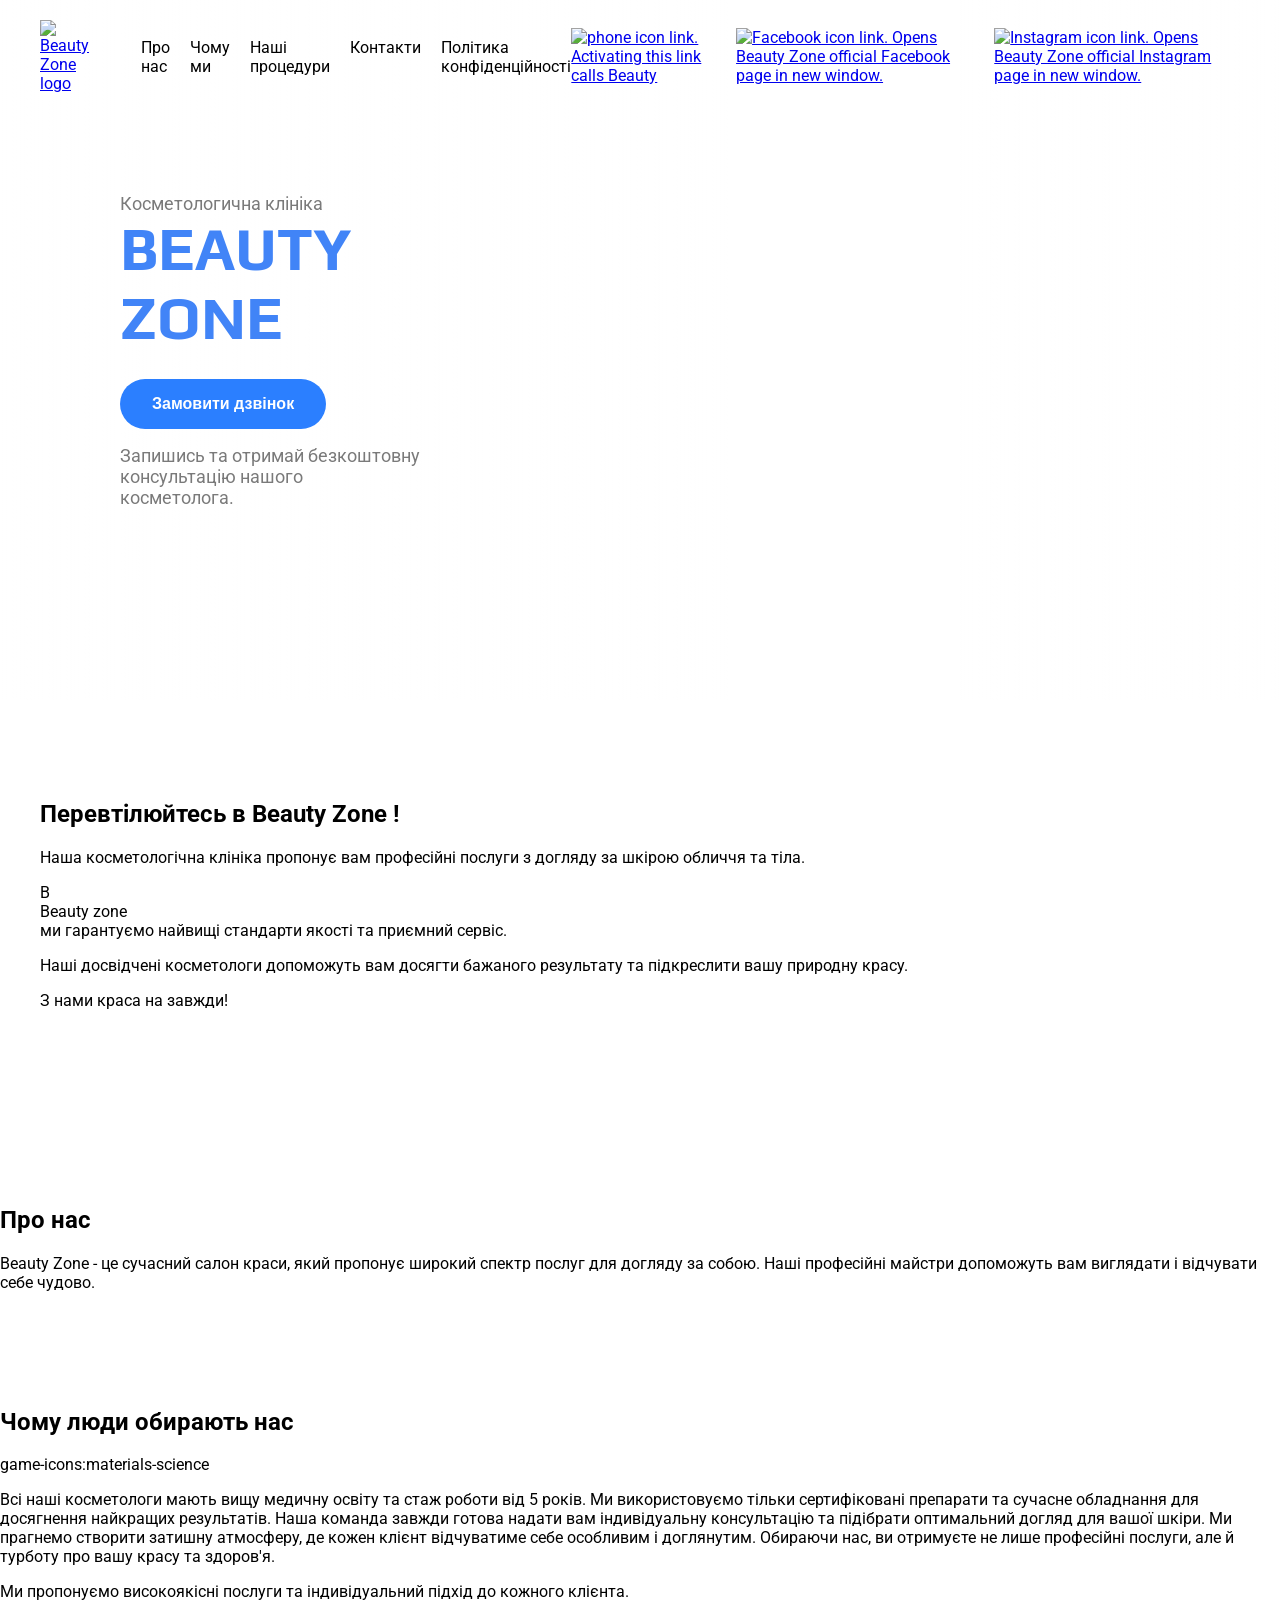
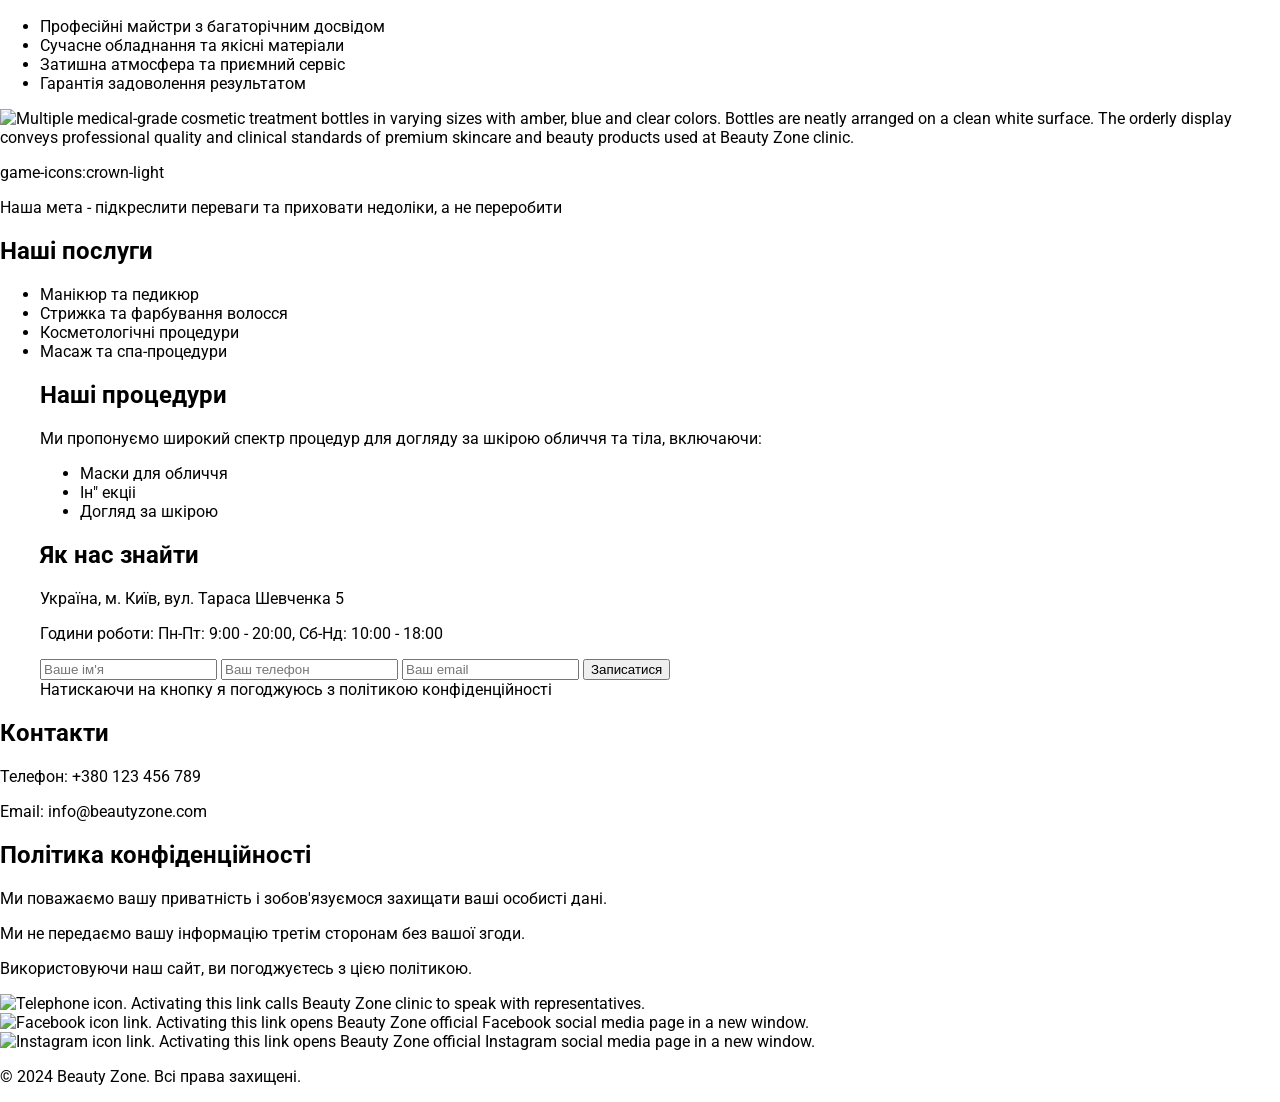
==== index.html @ 974d4fe4 "add styles and images" ====
<!DOCTYPE html>
<html lang="uk">
<head>
    <meta charset="UTF-8">
    <title>Beauty Zone</title>
    <link rel="stylesheet" href="style.css">
    <link href="https://fonts.googleapis.com/css2?family=Roboto:wght@100;300;400;700;900&display=swap"rel="stylesheet">
    <link href="https://fonts.googleapis.com/css2?family=Play:wght@400; 700&display=swap"rel="stylesheet">
</head>
<body>

    <header>
        <section id="header" class="container">
        <div class="logo">
            <a href="#">
            <img src="images/logo.png" alt="Beauty Zone logo">
            </a>
        </div>
        <nav class="header-nav">
            <ul class="nav-list">
                <li><a href="#about">Про нас</a></li>
                <li><a href="#why">Чому ми</a></li>
                <li><a href="#services">Наші процедури</a></li>
                <li><a href="#contact">Контакти</a></li>
                <li><a href="#privacy">Політика конфіденційності</a></li>
            </ul>
        </nav> 
        <div class="icons">  
         <a href="tel:+380123456789/" target="_blank" rel="noopener noreferrer">      
            <img src="images/telephone.png"alt="phone icon link. Activating this link calls Beauty ">
        </a>
        <a href="https://www.facebook.com/beautyzone" target="_blank" rel="noopener noreferrer">
            <img src="images/facebook.png" alt="Facebook icon link. Opens Beauty Zone official Facebook page in new window.">
        </a>
        <a href="https://www.instagram.com/beautyzone" target="_blank" rel="noopener noreferrer">
            <img src="images/instagram.png" alt="Instagram icon link. Opens Beauty Zone official Instagram page in new window.">
        </a>
        </div>
        </div>
    </header>
 <section id="hero">
    <div class="container">
        <div class="hero-content">
            <p>Косметологична клініка</p>
            <h1>
                <span class="bold">BEAUTY</span> <br>
                <span class="bold">ZONE</span>
            </h1>
                     <a href="#contact">
                    <button class="btn">Замовити дзвінок</button>
                     </a>
                     <p> Запишись та отримай безкоштовну<br>
                         консультацію нашого косметолога.
                    </p>
                </div>
                </div>
                </section>
                <section id="about">
                <div class="container">
                    <h2>Перевтiлюйтесь в Beauty Zone !</h2>
                    <p>Наша косметологічна клініка пропонує вам професійні послуги з догляду за шкірою обличчя та тіла.</p>
                    <p>В <br>Beauty zone<br>ми гарантуємо найвищі стандарти якості та приємний сервіс.</p>
                    <p>Наші досвідчені косметологи допоможуть вам досягти бажаного результату та підкреслити вашу природну красу.</p>
                    <p>З  нами краса на завжди!</p>
                </div>
                </section>
    <section id="about">
        <h2>Про нас</h2>
        <p>Beauty Zone - це сучасний салон краси, який пропонує широкий спектр послуг для догляду за собою. Наші професійні майстри допоможуть вам виглядати і відчувати себе чудово.</p>
    </section>

    <section id="why">
        <h2>Чому люди обирають нас</h2>
          <p>game-icons:materials-science</p>
          <p>Всі наші косметологи мають вищу медичну освіту та стаж роботи від 5 років. Ми використовуємо тільки сертифіковані препарати та сучасне обладнання для досягнення найкращих результатів. Наша команда завжди готова надати вам індивідуальну консультацію та підібрати оптимальний догляд для вашої шкіри. Ми прагнемо створити затишну атмосферу, де кожен клієнт відчуватиме себе особливим і доглянутим. Обираючи нас, ви отримуєте не лише професійні послуги, але й турботу про вашу красу та здоров'я.</p>
        <p>Ми пропонуємо високоякісні послуги та індивідуальний підхід до кожного клієнта.</p>
            <ul>
                <li>Професійні майстри з багаторічним досвідом</li>
                <li>Сучасне обладнання та якісні матеріали</li>
                <li>Затишна атмосфера та приємний сервіс</li>
                <li>Гарантія задоволення результатом</li>
            </ul>
            <img src="medicinecosmeticsbottletreatment_109776 1" alt="Multiple medical-grade cosmetic treatment bottles in varying sizes with amber, blue and clear colors. Bottles are neatly arranged on a clean white surface. The orderly display conveys professional quality and clinical standards of premium skincare and beauty products used at Beauty Zone clinic.">

          <p>game-icons:crown-light</p>
          <p> Наша мета - підкреслити переваги та приховати недоліки, а не переробити
    </section>
</section>
    <section id="services">
        <h2>Наші послуги</h2>
        <ul>
            <li>Манікюр та педикюр</li>
            <li>Стрижка та фарбування волосся</li>
            <li>Косметологічні процедури</li>
            <li>Масаж та спа-процедури</li>
        </ul>
    </section>
    <section id="procedures">
        <div class="container">
            <div>
                <h2>Наші процедури</h2>
                <p>Ми пропонуємо широкий спектр процедур для догляду за шкірою обличчя та тіла, включаючи:</p>
                <ul>
                    <li>Маски для обличчя</li>
                    <li>Iн" екцii</li>
                    <li>Догляд за шкірою</li>
                </ul>
            </div>
    </section>
    <section id="map">
    <div class="container map-block">  
        <div class="map-text">
            <h2>Як нас знайти</h2>
            <p>Україна, м. Київ, вул. Тараса Шевченка 5</p>
            <p>Години роботи: Пн-Пт: 9:00 - 20:00, Сб-Нд: 10:00 - 18:00</p>
        </div>
        <div class="form>">
            <h3<Запишіться безкоштовно та отримайте подарунок!</h3>
            <input type="text" placeholder="Ваше ім'я">
            <input type="text" placeholder="Ваш телефон">
            <input type="text" placeholder="Ваш email">
            <button>Записатися</button>
        <div> Натискаючи на кнопку я погоджуюсь з політикою конфіденційності</div>
        </div>
    </div>
    </section>

    <section id="contact">
        <h2>Контакти</h2>
        <p>Телефон: +380 123 456 789</p>
        <p>Email: info@beautyzone.com</p>
    </section>

    <section id="privacy">
        <h2>Політика конфіденційності</h2>
        <p>Ми поважаємо вашу приватність і зобов'язуємося захищати ваші особисті дані.</p>
        <p>Ми не передаємо вашу інформацію третім сторонам без вашої згоди.</p>
        <p>Використовуючи наш сайт, ви погоджуєтесь з цією політикою.</p>
    </section>
    <footer>
        <div>
            <img src="/images/telephone.png" alt="Telephone icon. Activating this link calls Beauty Zone clinic to speak with representatives.">
            <img src="/images/facebook.png" alt="Facebook icon link. Activating this link opens Beauty Zone official Facebook social media page in a new window.">
            <img src="/images/instagram.png" alt="Instagram icon link. Activating this link opens Beauty Zone official Instagram social media page in a new window.">
        </div>
            <p>&copy; 2024 Beauty Zone. Всі права захищені.</p>
        </footer>
</body>
</html>
---- style.css ----
.container {
    max-width: 1200px;
    margin: 0 auto;
}
#hero {
    min-height: 700px;
    background: linear-gradient(to right, rgba(255,255,255,1) 0%,rgba(255,255,255,0) 80%),url("../images/hero_bg.png") no-repeat;                         

    background-size: 1150px auto;

    background-position: right 320px top 10px;

    display: flex;
    align-items: center;
}
#hero .container {
    display: flex;
   
    justify-content:flex-start;
}
header .container {
    display: flex;
    align-items: center;
    justify-content: space-between;
}
header {
    position: absolute;
    top: 0;
    left: 0;
    width: 100%;

    z-index: 10;

    background: rgba(255,255,255,0.7);
}
nav ul {
    display: flex;
    gap: 20px;
    list-style: none;
}
nav a {
    text-decoration: none;
    color: black;
}
nav a:hover {
    color: #2b7fff;
}
header {
    padding: 20px 0;
}
header img {
    width: 74px;
    height: 42px;
}
body {
    margin: 0;
    font-family: 'Roboto', sans-serif;
}
.logo {
    display: flex;
    align-items: center;
    gap: 10px;
}
.icons img {
    background: transparent; 
}
.icons {
    display: flex;
    align-items: center;
    gap: 15px;
}
.icons img {
    width: 24px;
    height: 24px;
}
.icons img:hover {
    opacity: 0.7;
    cursor: pointer;
}
.btn {
    display: inline-block;
    background-color: #2b7fff;
    color: white;
    padding: 16px 32px;
    border-radius: 32px;
    font-size: 16px;
    font-weight: 600;
    border: none;
    cursor: pointer;
    text-decoration: none;
}
.hero-content .btn {
    margin-bottom: 16px;
}
.btn:hover {
    background-color: #1a5edb
}
.hero-content {
    text-align: left;
}
.hero-content {
    max-width: 530px;
    justify-content: flex-start;
    margin-left: -520px;
    font-size: 40px;
}
.hero-content p {
    font-size: 18px;
    color: #7a7a7a;
    max-width: 300px;
    margin: 0;
}
.hero-content h1 {
    max-width: 530px;
    font-family: PLAY, sans-serif;
    font-weight: 530px;
    margin: 0 0 20px 0;
     letter-spacing: 0%;
     color: #4184f7;
}
.bold{
    font-weight: 700;
}
#about {
    padding: 80px 0;
}
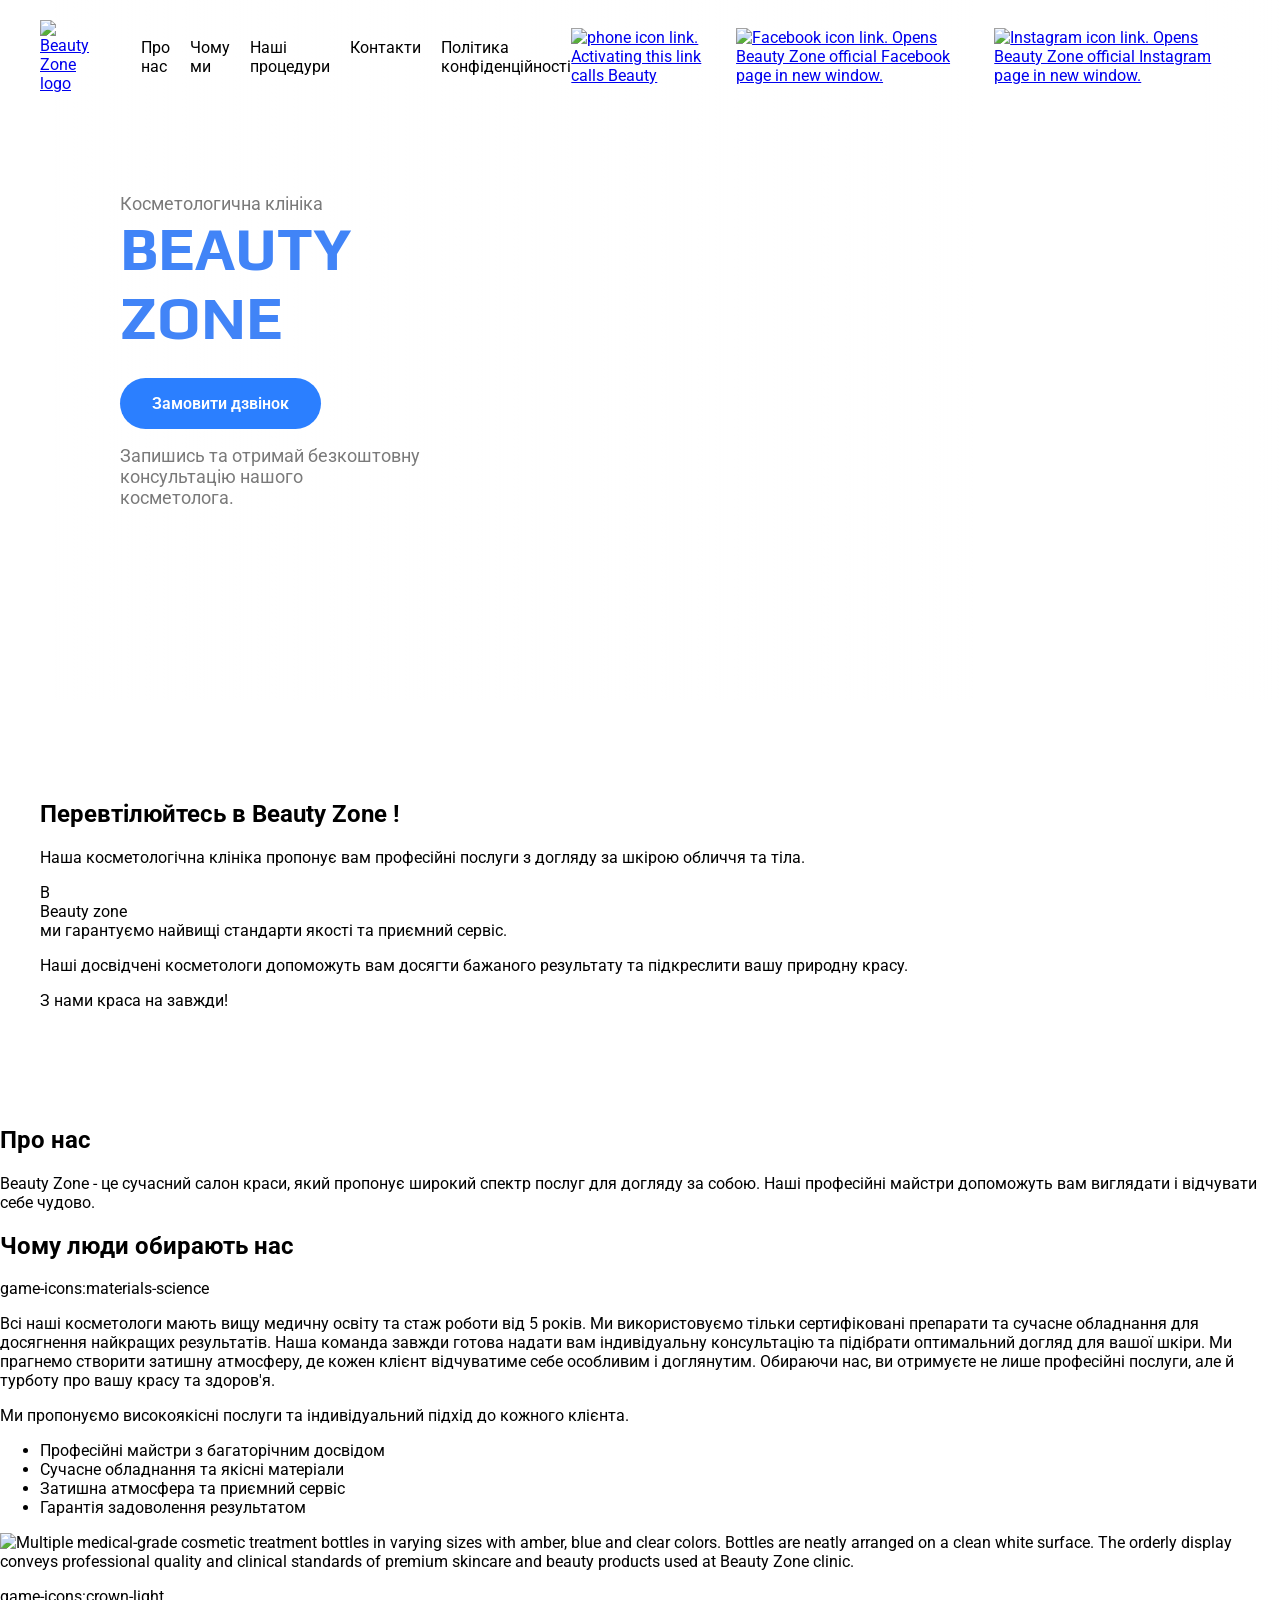
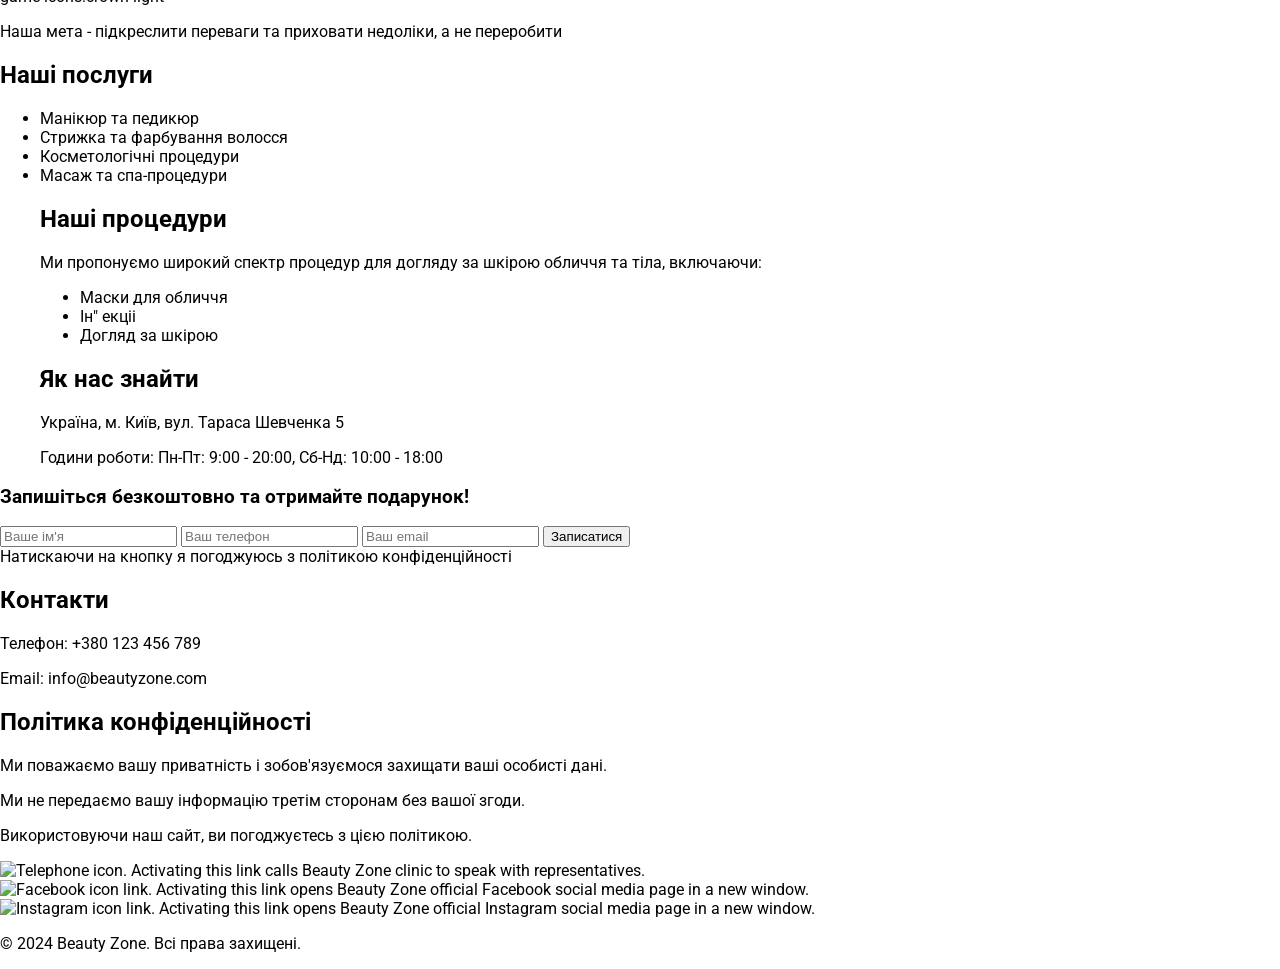
==== commit 7e001944: "Add files via upload" ====
--- a/index.html
+++ b/index.html
@@ -4,13 +4,13 @@
     <meta charset="UTF-8">
     <title>Beauty Zone</title>
     <link rel="stylesheet" href="style.css">
-    <link href="https://fonts.googleapis.com/css2?family=Roboto:wght@100;300;400;700;900&display=swap"rel="stylesheet">
-    <link href="https://fonts.googleapis.com/css2?family=Play:wght@400; 700&display=swap"rel="stylesheet">
+    <link href="https://fonts.googleapis.com/css2?family=Roboto:wght@100;300;400;700;900&display=swap" rel="stylesheet">
+    <link href="https://fonts.googleapis.com/css2?family=Play:wght@400;700&display=swap" rel="stylesheet">
 </head>
 <body>
 
     <header>
-        <section id="header" class="container">
+        <div class="container">
         <div class="logo">
             <a href="#">
             <img src="images/logo.png" alt="Beauty Zone logo">
@@ -27,15 +27,15 @@
         </nav> 
         <div class="icons">  
          <a href="tel:+380123456789/" target="_blank" rel="noopener noreferrer">      
-            <img src="images/telephone.png"alt="phone icon link. Activating this link calls Beauty ">
+            <img src="images/telephone-receiver_icon-icons.com_56033 1.png" alt="phone icon link. Activating this link calls Beauty ">
         </a>
         <a href="https://www.facebook.com/beautyzone" target="_blank" rel="noopener noreferrer">
-            <img src="images/facebook.png" alt="Facebook icon link. Opens Beauty Zone official Facebook page in new window.">
+            <img src="images/uit_facebook-f.png" alt="Facebook icon link. Opens Beauty Zone official Facebook page in new window.">
         </a>
         <a href="https://www.instagram.com/beautyzone" target="_blank" rel="noopener noreferrer">
-            <img src="images/instagram.png" alt="Instagram icon link. Opens Beauty Zone official Instagram page in new window.">
+            <img src="images/ph_instagram-logo-light.png" alt="Instagram icon link. Opens Beauty Zone official Instagram page in new window.">
         </a>
-        </div>
+    </div>
         </div>
     </header>
  <section id="hero">
@@ -46,9 +46,7 @@
                 <span class="bold">BEAUTY</span> <br>
                 <span class="bold">ZONE</span>
             </h1>
-                     <a href="#contact">
-                    <button class="btn">Замовити дзвінок</button>
-                     </a>
+                     <a href="#" class="btn">Замовити дзвінок</a>
                      <p> Запишись та отримай безкоштовну<br>
                          консультацію нашого косметолога.
                     </p>
@@ -64,7 +62,7 @@
                     <p>З  нами краса на завжди!</p>
                 </div>
                 </section>
-    <section id="about">
+    <section id="about-us">
         <h2>Про нас</h2>
         <p>Beauty Zone - це сучасний салон краси, який пропонує широкий спектр послуг для догляду за собою. Наші професійні майстри допоможуть вам виглядати і відчувати себе чудово.</p>
     </section>
@@ -80,12 +78,12 @@
                 <li>Затишна атмосфера та приємний сервіс</li>
                 <li>Гарантія задоволення результатом</li>
             </ul>
-            <img src="medicinecosmeticsbottletreatment_109776 1" alt="Multiple medical-grade cosmetic treatment bottles in varying sizes with amber, blue and clear colors. Bottles are neatly arranged on a clean white surface. The orderly display conveys professional quality and clinical standards of premium skincare and beauty products used at Beauty Zone clinic.">
+            <img src="medicinecosmeticsbottletreatment_109776_1" alt="Multiple medical-grade cosmetic treatment bottles in varying sizes with amber, blue and clear colors. Bottles are neatly arranged on a clean white surface. The orderly display conveys professional quality and clinical standards of premium skincare and beauty products used at Beauty Zone clinic.">
 
           <p>game-icons:crown-light</p>
           <p> Наша мета - підкреслити переваги та приховати недоліки, а не переробити
     </section>
-</section>
+
     <section id="services">
         <h2>Наші послуги</h2>
         <ul>
@@ -106,6 +104,7 @@
                     <li>Догляд за шкірою</li>
                 </ul>
             </div>
+        </div>
     </section>
     <section id="map">
     <div class="container map-block">  
@@ -114,15 +113,15 @@
             <p>Україна, м. Київ, вул. Тараса Шевченка 5</p>
             <p>Години роботи: Пн-Пт: 9:00 - 20:00, Сб-Нд: 10:00 - 18:00</p>
         </div>
+    </div>
         <div class="form>">
-            <h3<Запишіться безкоштовно та отримайте подарунок!</h3>
+            <h3>Запишіться безкоштовно та отримайте подарунок!</h3>
             <input type="text" placeholder="Ваше ім'я">
             <input type="text" placeholder="Ваш телефон">
             <input type="text" placeholder="Ваш email">
             <button>Записатися</button>
         <div> Натискаючи на кнопку я погоджуюсь з політикою конфіденційності</div>
         </div>
-    </div>
     </section>
 
     <section id="contact">
--- a/style.css
+++ b/style.css
@@ -4,11 +4,11 @@
 }
 #hero {
     min-height: 700px;
-    background: linear-gradient(to right, rgba(255,255,255,1) 0%,rgba(255,255,255,0) 80%),url("../images/hero_bg.png") no-repeat;                         
+    background: linear-gradient(to right, rgba(255,255,255,1) 0%,rgba(255,255,255,0) 80%),url("images/hero_bg.png") no-repeat;                         
 
     background-size: 1150px auto;
 
-    background-position: right 320px top 10px;
+    background-position: right 75px top 12px;
 
     display: flex;
     align-items: center;
@@ -113,9 +113,9 @@
 .hero-content h1 {
     max-width: 530px;
     font-family: PLAY, sans-serif;
-    font-weight: 530px;
+    font-weight: 530;
     margin: 0 0 20px 0;
-     letter-spacing: 0%;
+     letter-spacing: 0;
      color: #4184f7;
 }
 .bold{
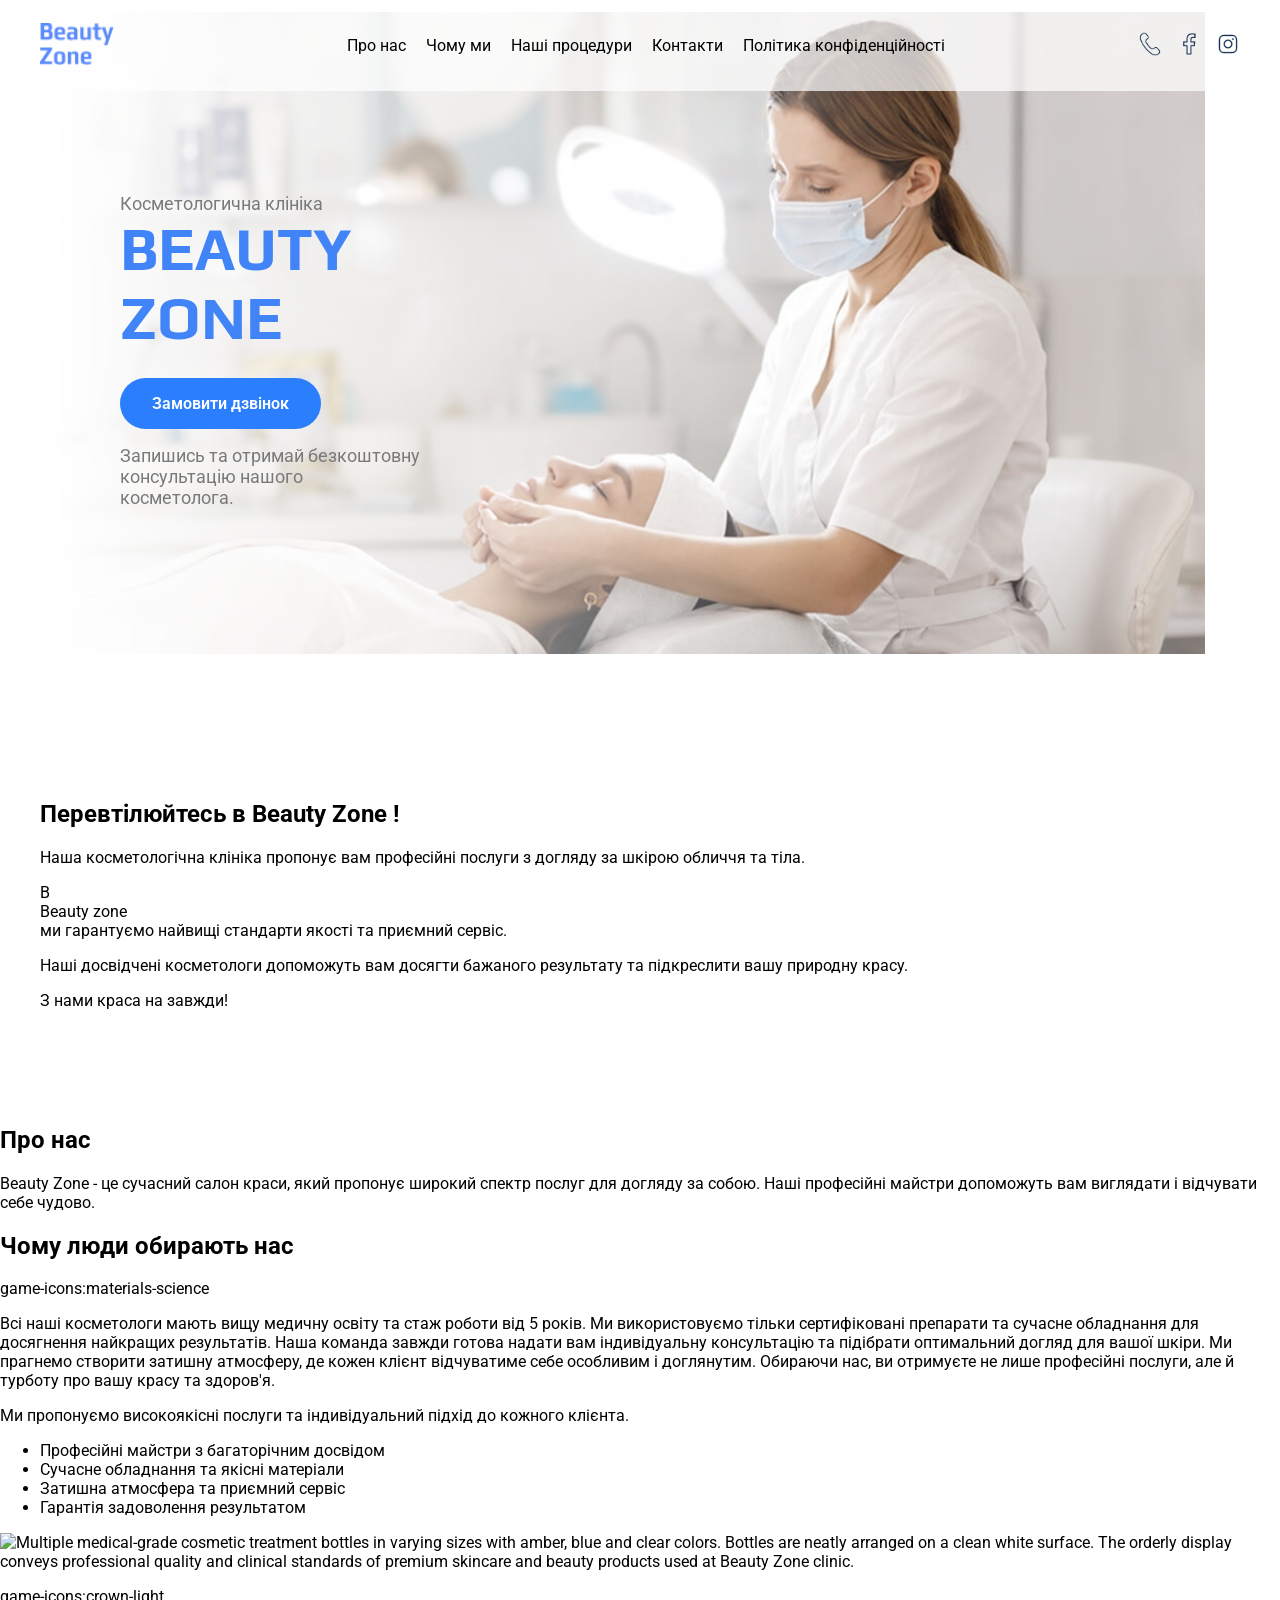
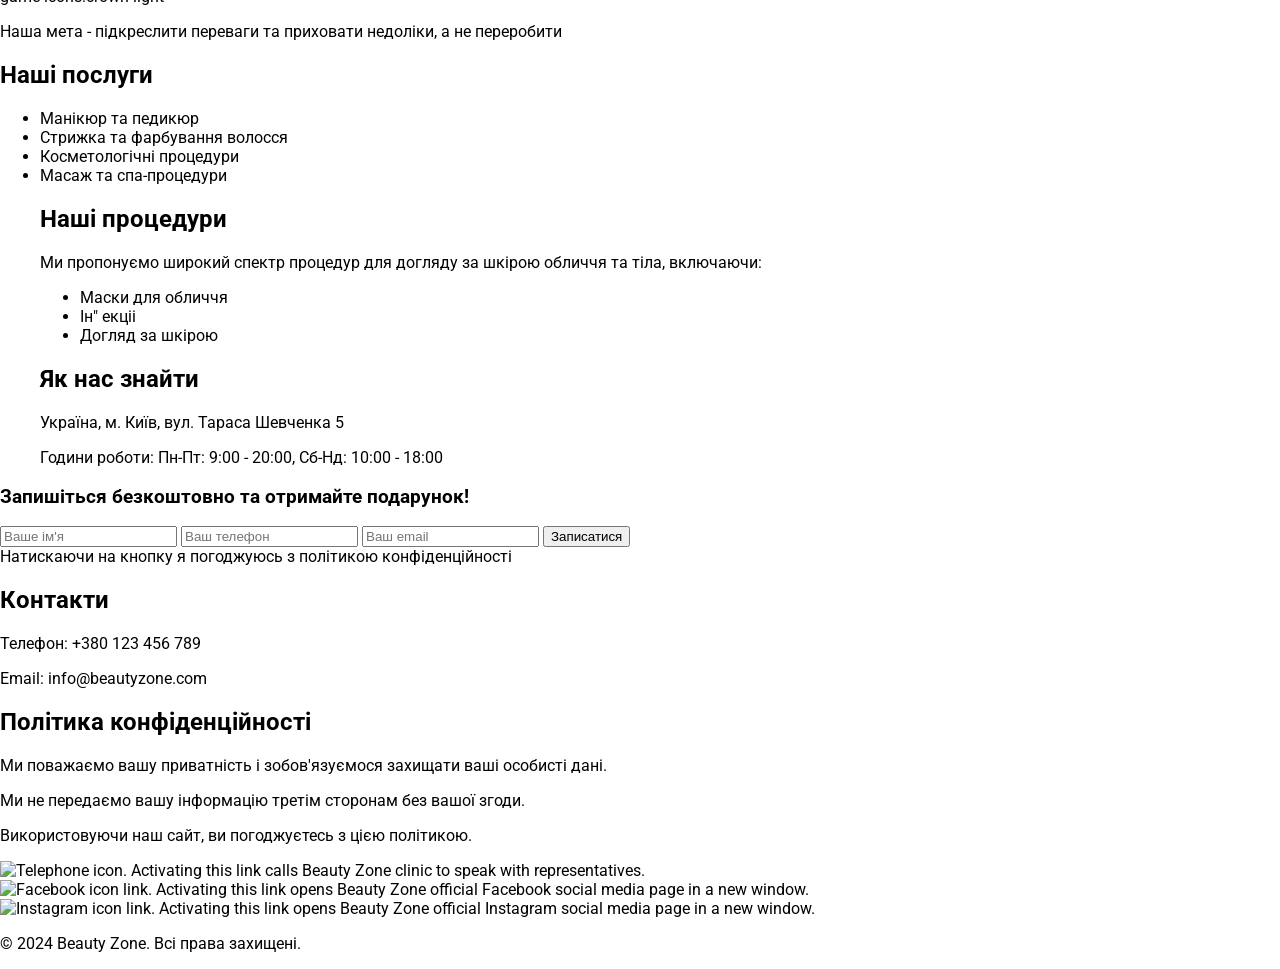
==== commit 62b2626d: "Fix HTML structure and ensure proper encoding" ====
--- a/index.html
+++ b/index.html
@@ -13,7 +13,7 @@
         <div class="container">
         <div class="logo">
             <a href="#">
-            <img src="images/logo.png" alt="Beauty Zone logo">
+            <img src="logo.png" alt="Beauty Zone logo">
             </a>
         </div>
         <nav class="header-nav">
@@ -27,13 +27,13 @@
         </nav> 
         <div class="icons">  
          <a href="tel:+380123456789/" target="_blank" rel="noopener noreferrer">      
-            <img src="images/telephone-receiver_icon-icons.com_56033 1.png" alt="phone icon link. Activating this link calls Beauty ">
+            <img src="telephone-receiver_icon-icons.com_56033 1.png" alt="phone icon link. Activating this link calls Beauty ">
         </a>
         <a href="https://www.facebook.com/beautyzone" target="_blank" rel="noopener noreferrer">
-            <img src="images/uit_facebook-f.png" alt="Facebook icon link. Opens Beauty Zone official Facebook page in new window.">
+            <img src="uit_facebook-f.png" alt="Facebook icon link. Opens Beauty Zone official Facebook page in new window.">
         </a>
         <a href="https://www.instagram.com/beautyzone" target="_blank" rel="noopener noreferrer">
-            <img src="images/ph_instagram-logo-light.png" alt="Instagram icon link. Opens Beauty Zone official Instagram page in new window.">
+            <img src="ph_instagram-logo-light.png" alt="Instagram icon link. Opens Beauty Zone official Instagram page in new window.">
         </a>
     </div>
         </div>
@@ -145,4 +145,4 @@
             <p>&copy; 2024 Beauty Zone. Всі права захищені.</p>
         </footer>
 </body>
-</html>+</html>
--- a/style.css
+++ b/style.css
@@ -4,7 +4,7 @@
 }
 #hero {
     min-height: 700px;
-    background: linear-gradient(to right, rgba(255,255,255,1) 0%,rgba(255,255,255,0) 80%),url("images/hero_bg.png") no-repeat;                         
+    background: linear-gradient(to right, rgba(255,255,255,1) 0%,rgba(255,255,255,0) 80%),url("hero_bg.png") no-repeat;                         
 
     background-size: 1150px auto;
 
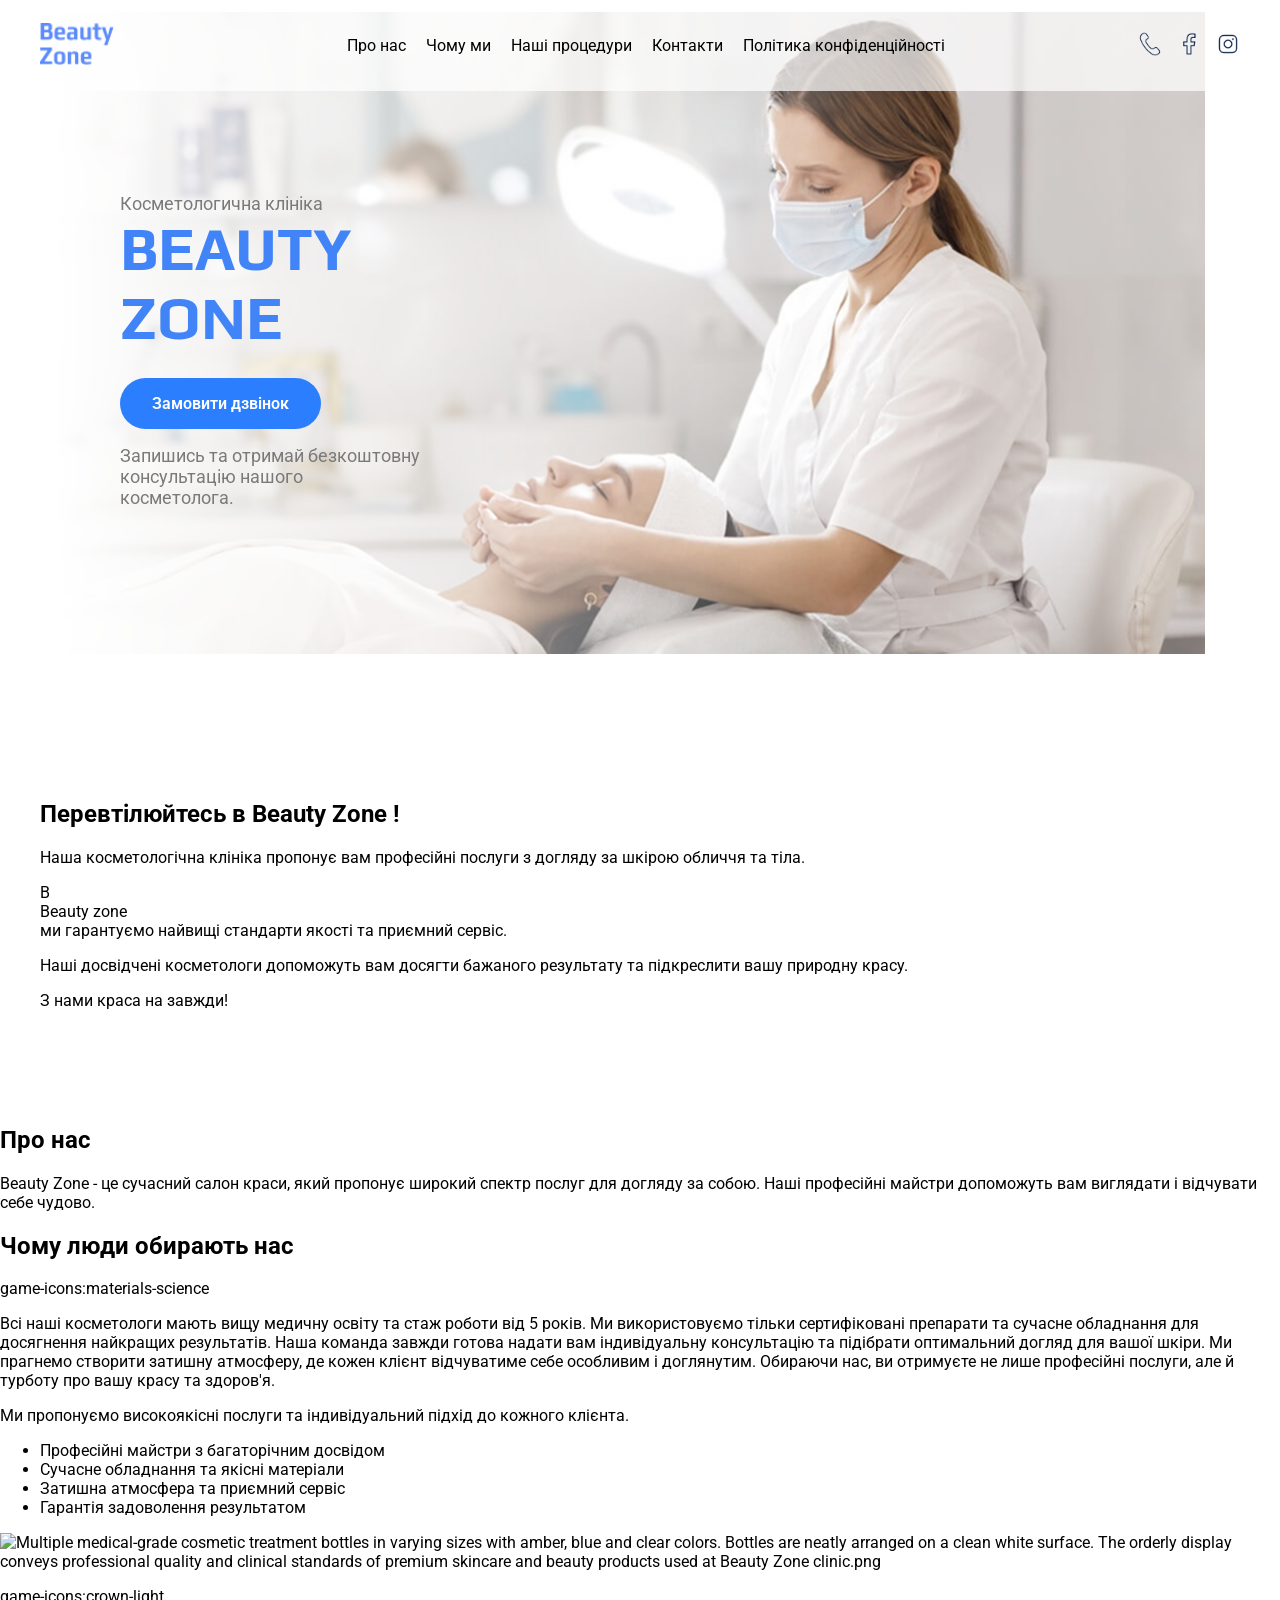
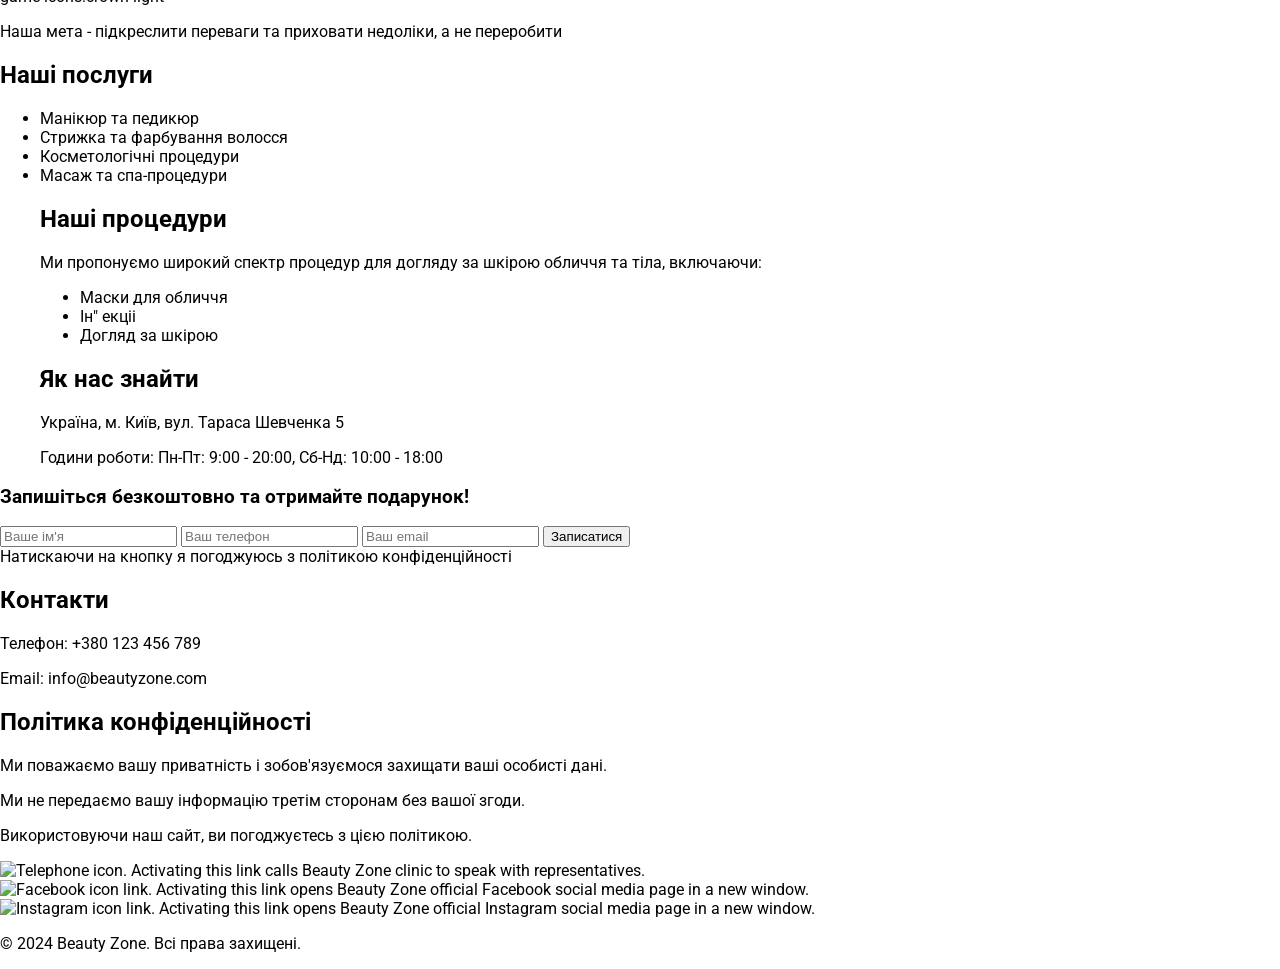
==== commit dfa3d951: "Fix HTML structure and update content" ====
--- a/index.html
+++ b/index.html
@@ -78,7 +78,7 @@
                 <li>Затишна атмосфера та приємний сервіс</li>
                 <li>Гарантія задоволення результатом</li>
             </ul>
-            <img src="medicinecosmeticsbottletreatment_109776_1" alt="Multiple medical-grade cosmetic treatment bottles in varying sizes with amber, blue and clear colors. Bottles are neatly arranged on a clean white surface. The orderly display conveys professional quality and clinical standards of premium skincare and beauty products used at Beauty Zone clinic.">
+            <img src="medicinecosmeticsbottletreatment_109776_1" alt="Multiple medical-grade cosmetic treatment bottles in varying sizes with amber, blue and clear colors. Bottles are neatly arranged on a clean white surface. The orderly display conveys professional quality and clinical standards of premium skincare and beauty products used at Beauty Zone clinic.png">
 
           <p>game-icons:crown-light</p>
           <p> Наша мета - підкреслити переваги та приховати недоліки, а не переробити
@@ -114,7 +114,7 @@
             <p>Години роботи: Пн-Пт: 9:00 - 20:00, Сб-Нд: 10:00 - 18:00</p>
         </div>
     </div>
-        <div class="form>">
+        <div class="form">
             <h3>Запишіться безкоштовно та отримайте подарунок!</h3>
             <input type="text" placeholder="Ваше ім'я">
             <input type="text" placeholder="Ваш телефон">
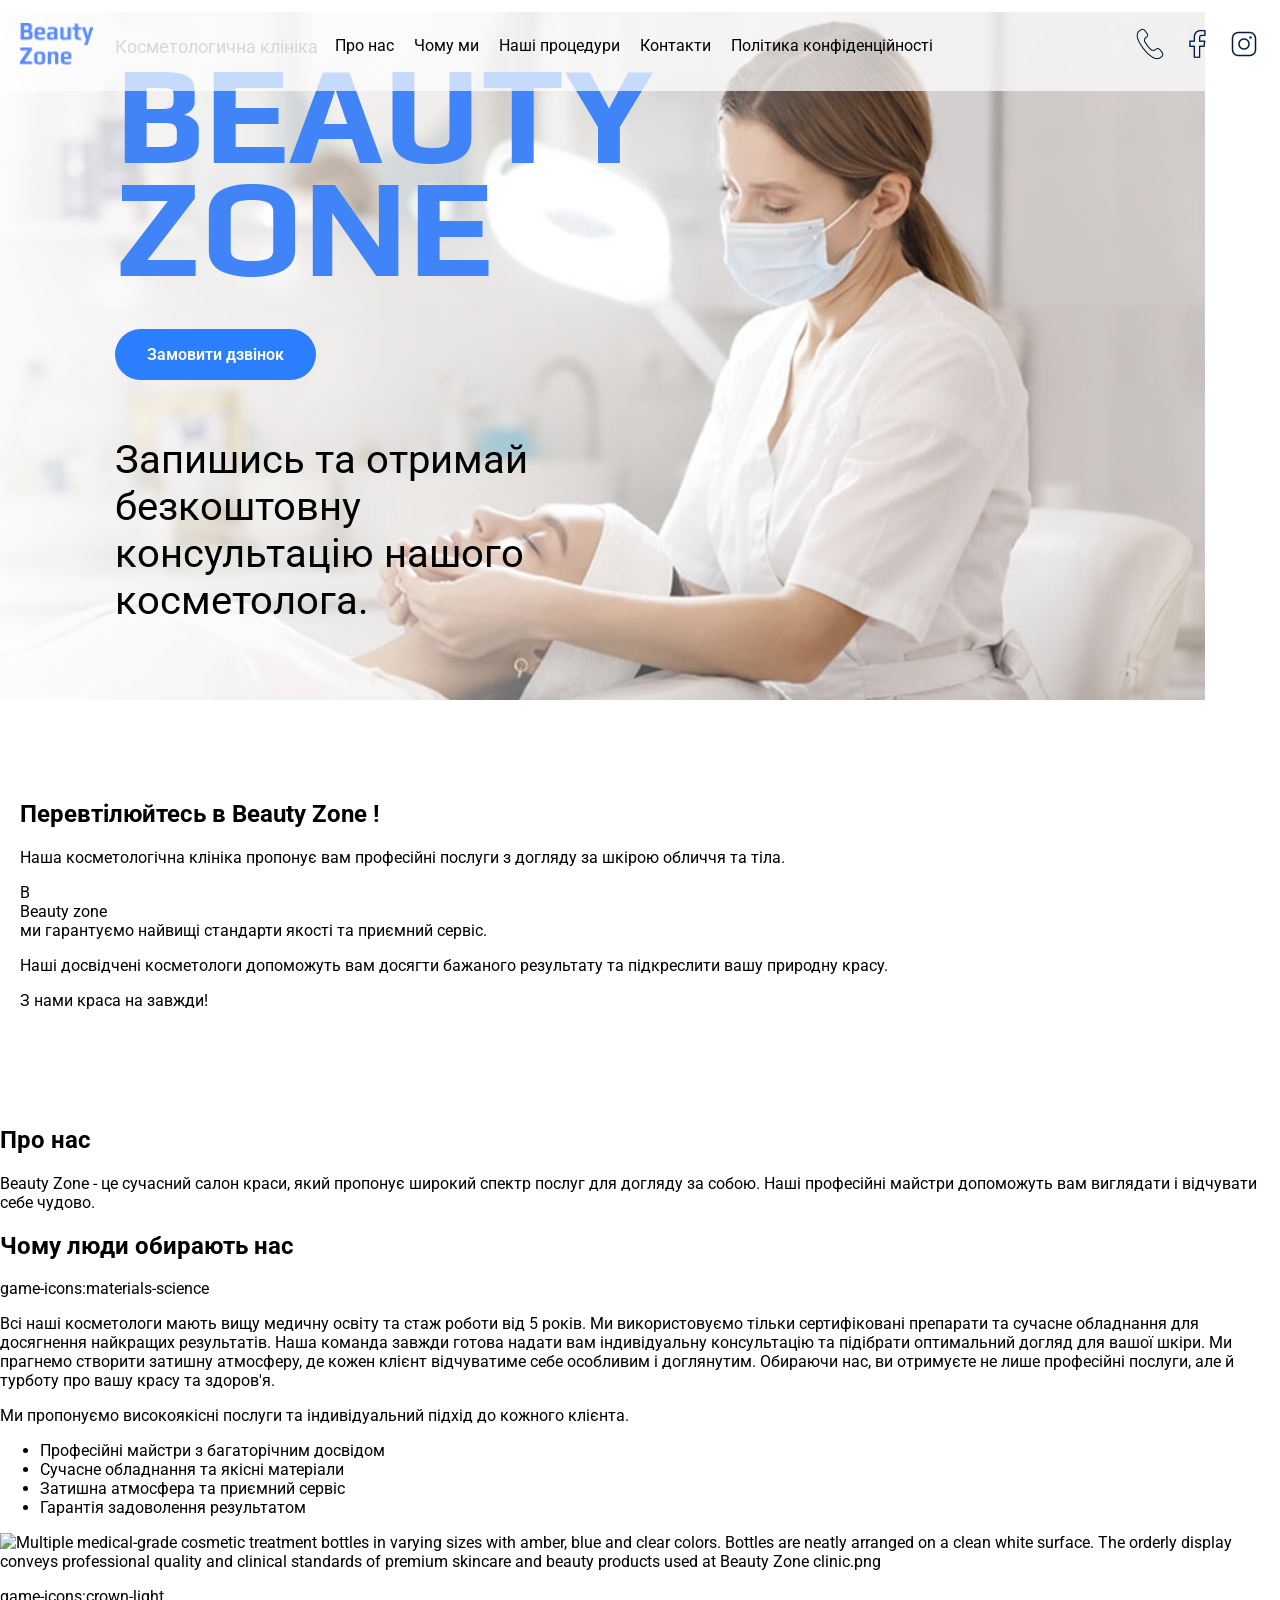
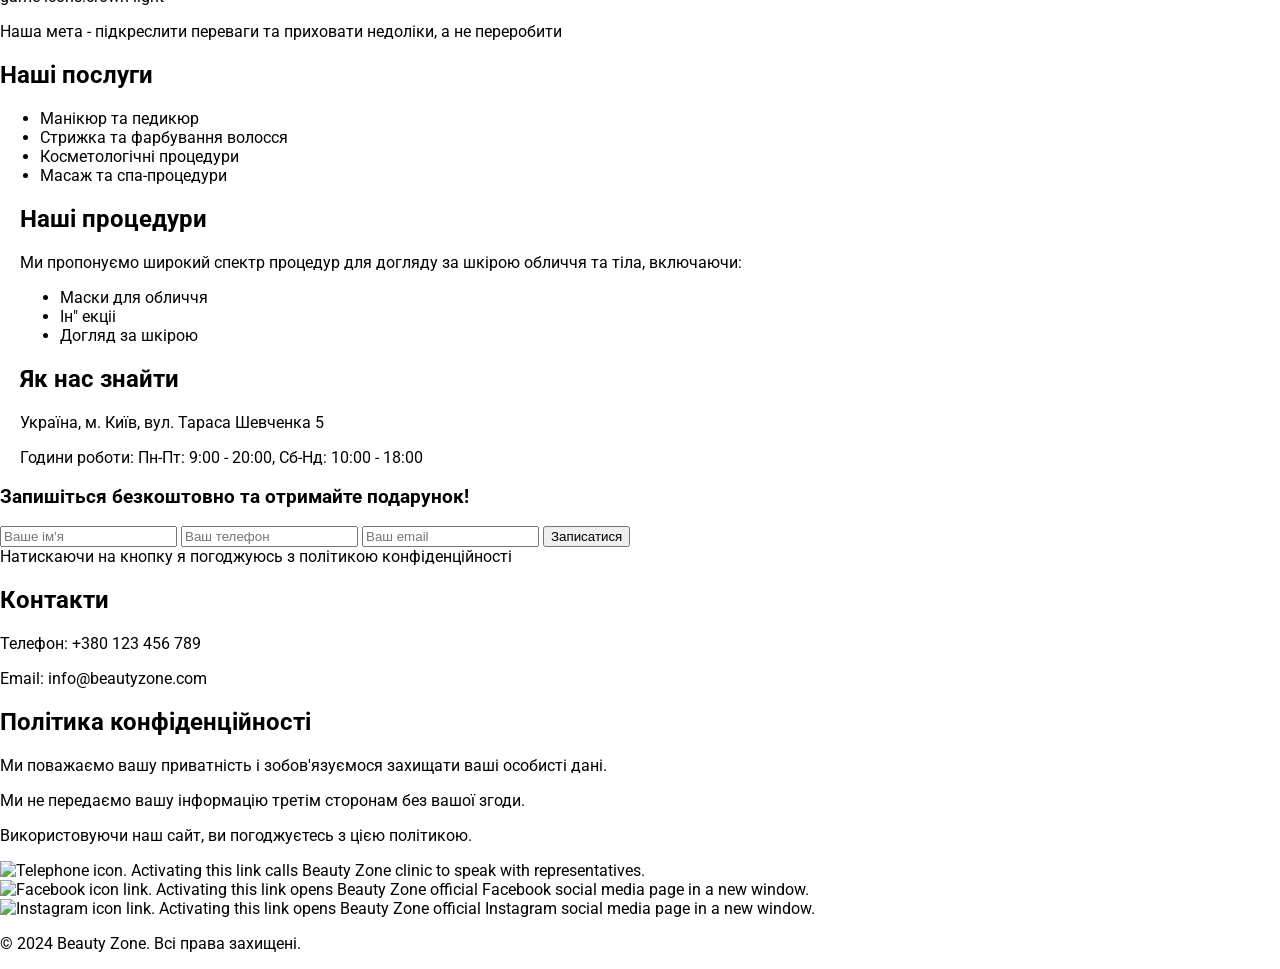
==== commit d885d8ef: "Fix HTML formatting and structure" ====
--- a/index.html
+++ b/index.html
@@ -42,10 +42,9 @@
     <div class="container">
         <div class="hero-content">
             <p>Косметологична клініка</p>
-            <h1>
-                <span class="bold">BEAUTY</span> <br>
-                <span class="bold">ZONE</span>
-            </h1>
+            
+            <h1>BEAUTY ZONE</h1>
+            
                      <a href="#" class="btn">Замовити дзвінок</a>
                      <p> Запишись та отримай безкоштовну<br>
                          консультацію нашого косметолога.
--- a/style.css
+++ b/style.css
@@ -1,12 +1,12 @@
 .container {
-    max-width: 1200px;
+    max-width: 1240px;
     margin: 0 auto;
 }
 #hero {
     min-height: 700px;
-    background: linear-gradient(to right, rgba(255,255,255,1) 0%,rgba(255,255,255,0) 80%),url("hero_bg.png") no-repeat;                         
+    background: linear-gradient(to right, rgba(255,255,255,1) 0%,rgba(255,255,255,0) 80%),url("hero_bg.png") no-repeat right top;                         
 
-    background-size: 1150px auto;
+    background-size: cover;
 
     background-position: right 75px top 12px;
 
@@ -70,8 +70,8 @@
     gap: 15px;
 }
 .icons img {
-    width: 24px;
-    height: 24px;
+    width: 32px;
+    height: 32px;
 }
 .icons img:hover {
     opacity: 0.7;
@@ -104,19 +104,24 @@
     margin-left: -520px;
     font-size: 40px;
 }
-.hero-content p {
+.hero-content > p:first-child {
     font-size: 18px;
     color: #7a7a7a;
     max-width: 300px;
     margin: 0;
 }
+.hero content p:last-child {
+    font-size: 12px;
+}
 .hero-content h1 {
     max-width: 530px;
     font-family: PLAY, sans-serif;
-    font-weight: 530;
-    margin: 0 0 20px 0;
-     letter-spacing: 0;
-     color: #4184f7;
+    font-weight: 700;
+    font-size: 140px;
+    line-height: 0.81;
+    letter-spacing: 0;
+    color: #4184f7;
+    margin: 0 0 40px 0;
 }
 .bold{
     font-weight: 700;
@@ -124,3 +129,7 @@
 #about {
     padding: 80px 0;
 }
+ul. ol {
+    margin: 0;
+    padding-left: 0;
+}
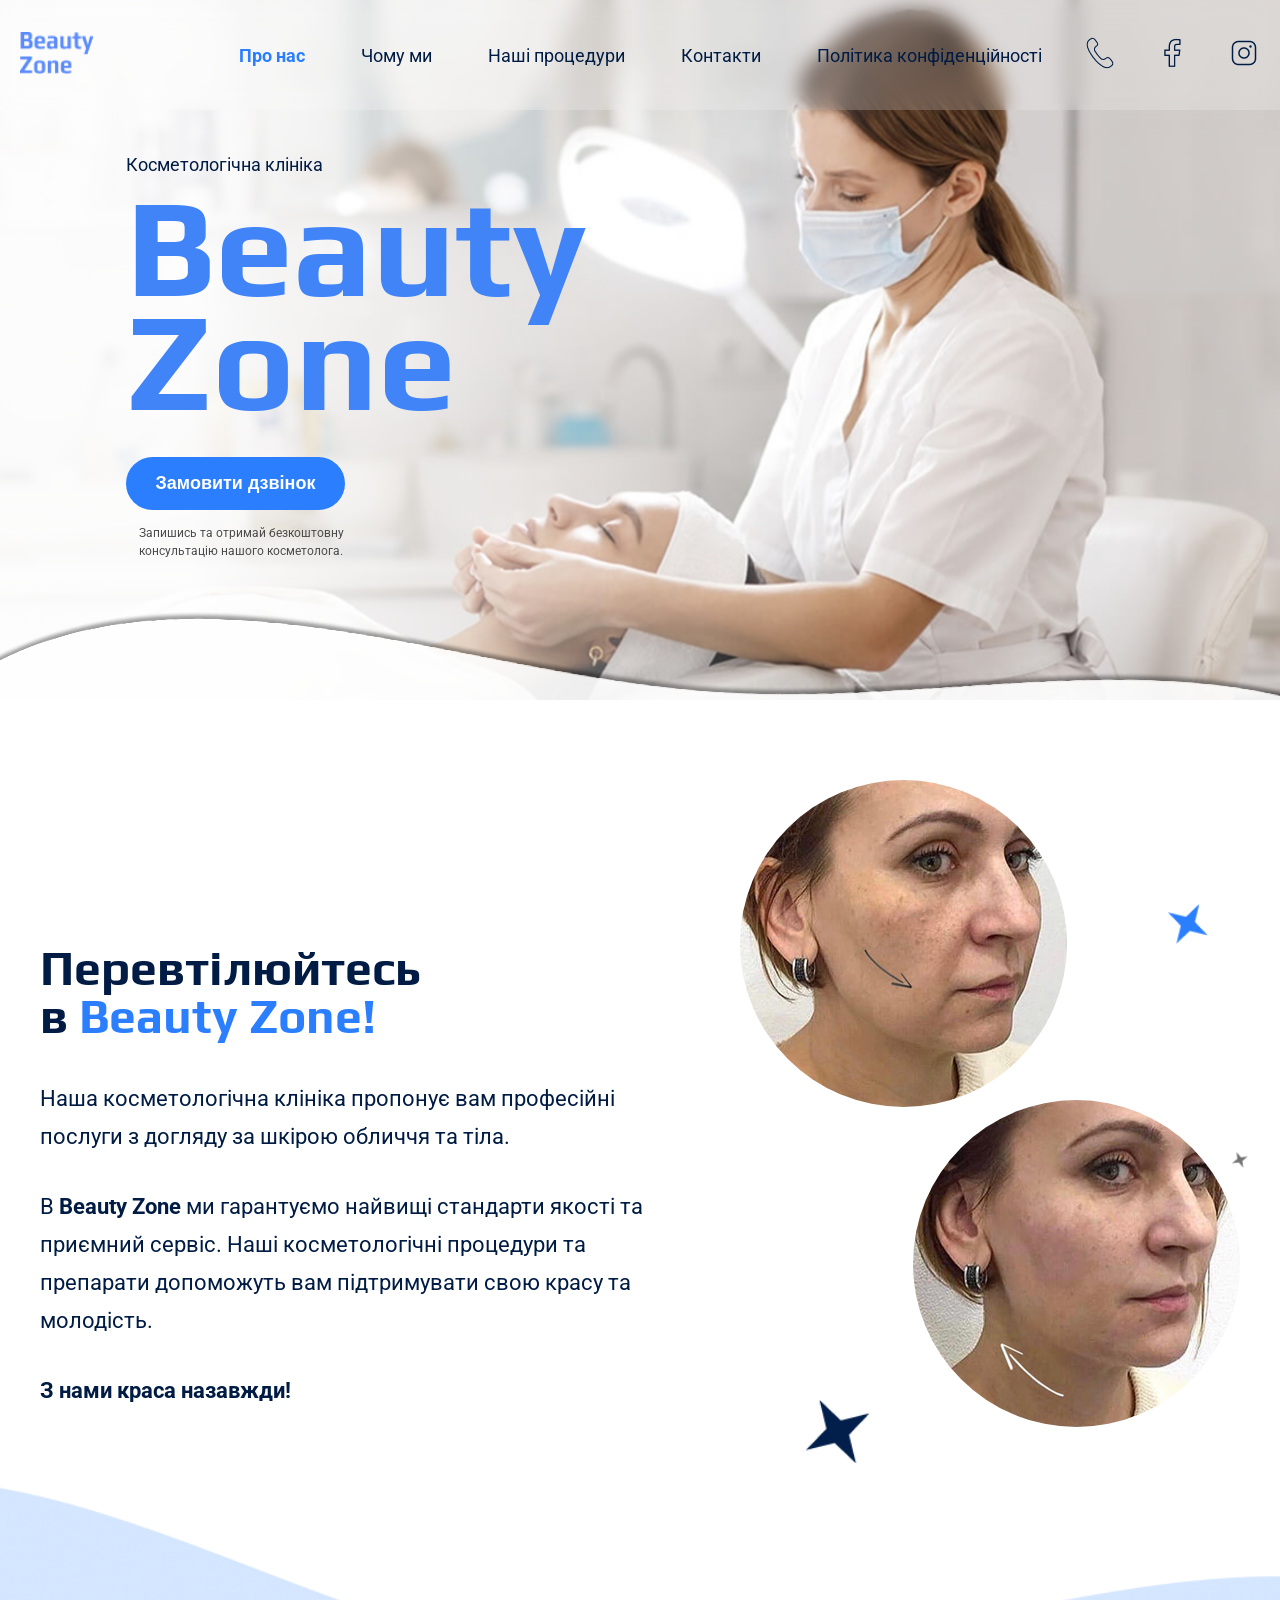
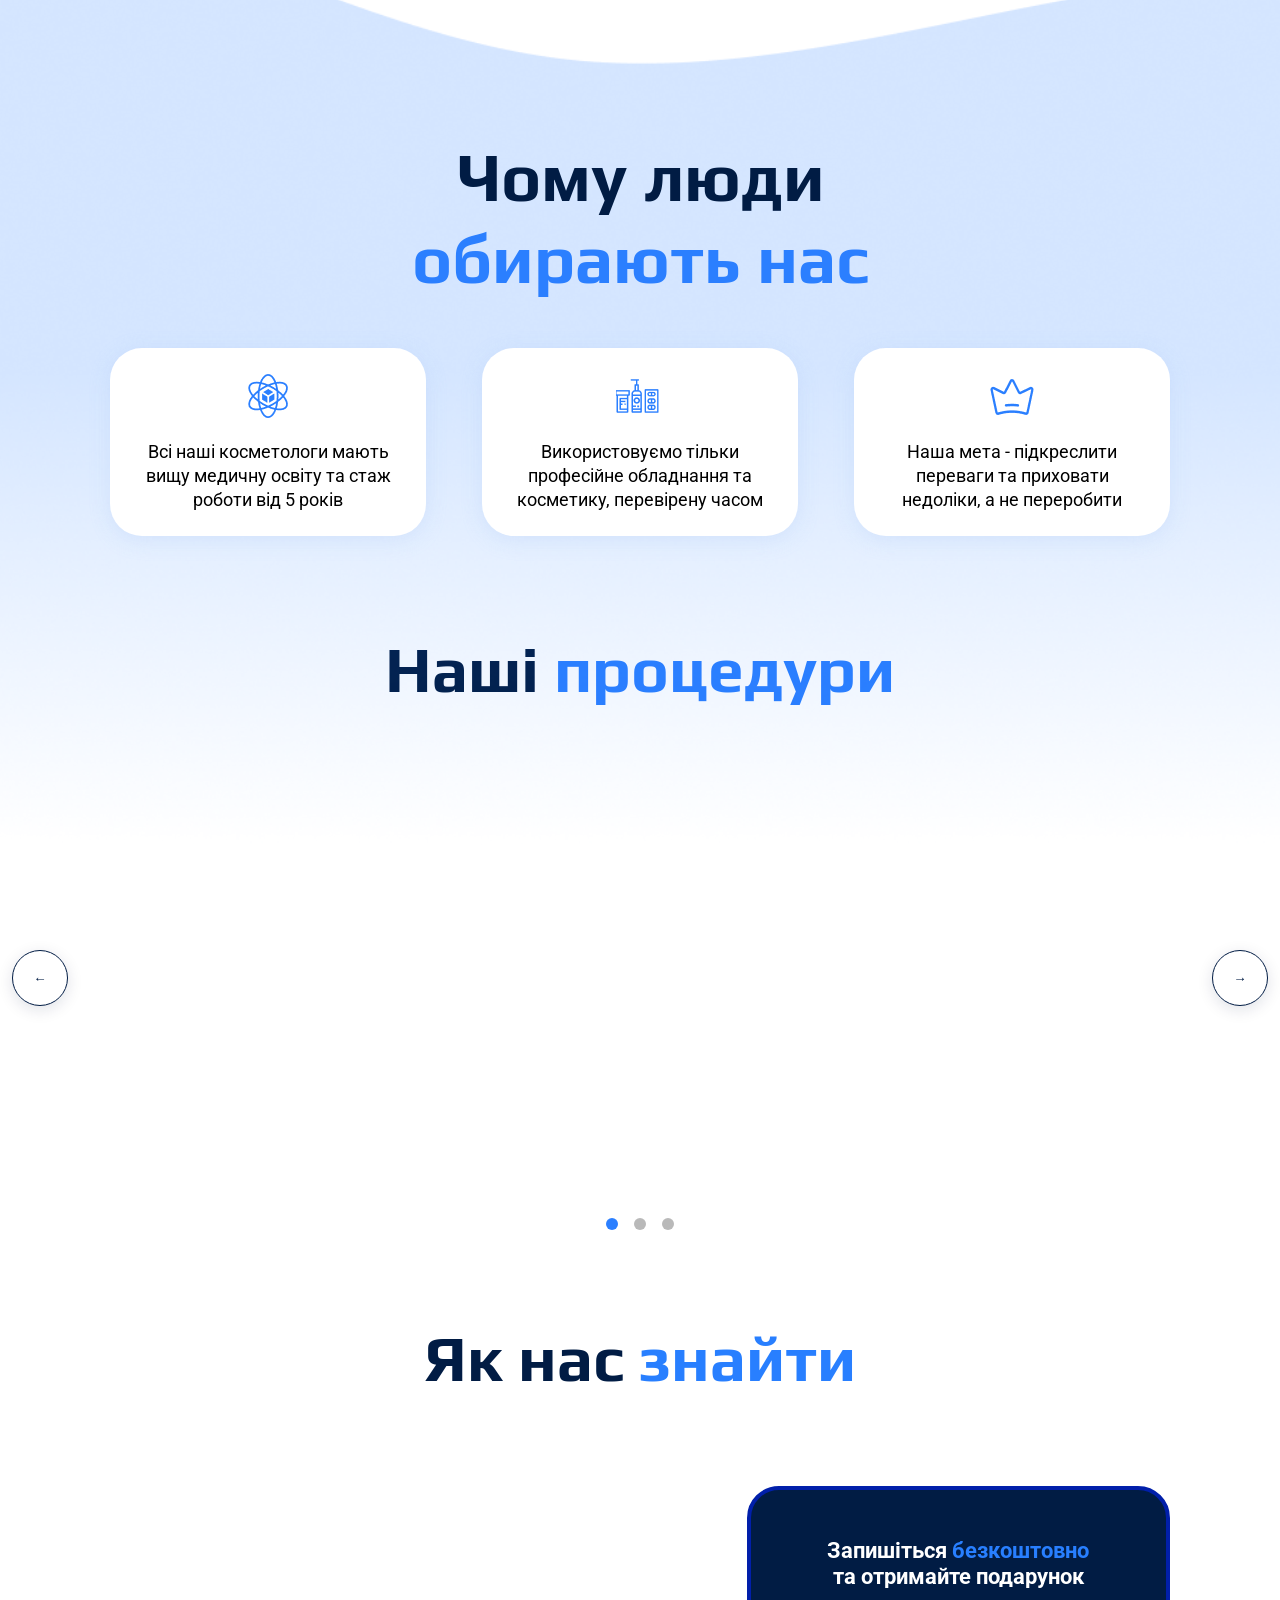
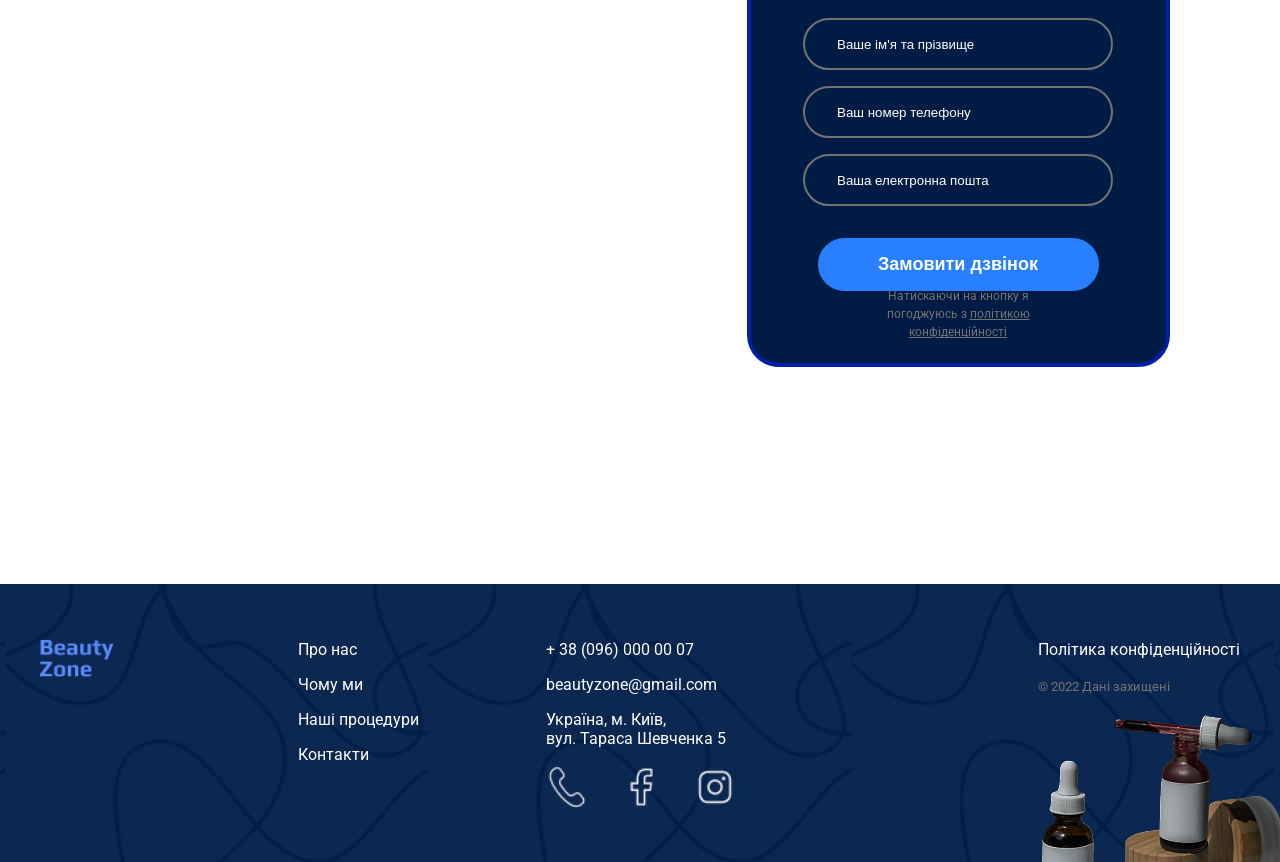
==== commit 84873cb1: "update Beauty Zone" ====
--- a/index.html
+++ b/index.html
@@ -1,147 +1,310 @@
-<!DOCTYPE html>
-<html lang="uk">
-<head>
-    <meta charset="UTF-8">
-    <title>Beauty Zone</title>
-    <link rel="stylesheet" href="style.css">
-    <link href="https://fonts.googleapis.com/css2?family=Roboto:wght@100;300;400;700;900&display=swap" rel="stylesheet">
-    <link href="https://fonts.googleapis.com/css2?family=Play:wght@400;700&display=swap" rel="stylesheet">
-</head>
-<body>
-
-    <header>
-        <div class="container">
-        <div class="logo">
-            <a href="#">
-            <img src="logo.png" alt="Beauty Zone logo">
-            </a>
-        </div>
-        <nav class="header-nav">
-            <ul class="nav-list">
-                <li><a href="#about">Про нас</a></li>
-                <li><a href="#why">Чому ми</a></li>
-                <li><a href="#services">Наші процедури</a></li>
-                <li><a href="#contact">Контакти</a></li>
-                <li><a href="#privacy">Політика конфіденційності</a></li>
-            </ul>
-        </nav> 
-        <div class="icons">  
-         <a href="tel:+380123456789/" target="_blank" rel="noopener noreferrer">      
-            <img src="telephone-receiver_icon-icons.com_56033 1.png" alt="phone icon link. Activating this link calls Beauty ">
-        </a>
-        <a href="https://www.facebook.com/beautyzone" target="_blank" rel="noopener noreferrer">
-            <img src="uit_facebook-f.png" alt="Facebook icon link. Opens Beauty Zone official Facebook page in new window.">
-        </a>
-        <a href="https://www.instagram.com/beautyzone" target="_blank" rel="noopener noreferrer">
-            <img src="ph_instagram-logo-light.png" alt="Instagram icon link. Opens Beauty Zone official Instagram page in new window.">
-        </a>
-    </div>
-        </div>
-    </header>
- <section id="hero">
-    <div class="container">
-        <div class="hero-content">
-            <p>Косметологична клініка</p>
-            
-            <h1>BEAUTY ZONE</h1>
-            
-                     <a href="#" class="btn">Замовити дзвінок</a>
-                     <p> Запишись та отримай безкоштовну<br>
-                         консультацію нашого косметолога.
-                    </p>
-                </div>
-                </div>
-                </section>
-                <section id="about">
-                <div class="container">
-                    <h2>Перевтiлюйтесь в Beauty Zone !</h2>
-                    <p>Наша косметологічна клініка пропонує вам професійні послуги з догляду за шкірою обличчя та тіла.</p>
-                    <p>В <br>Beauty zone<br>ми гарантуємо найвищі стандарти якості та приємний сервіс.</p>
-                    <p>Наші досвідчені косметологи допоможуть вам досягти бажаного результату та підкреслити вашу природну красу.</p>
-                    <p>З  нами краса на завжди!</p>
-                </div>
-                </section>
-    <section id="about-us">
-        <h2>Про нас</h2>
-        <p>Beauty Zone - це сучасний салон краси, який пропонує широкий спектр послуг для догляду за собою. Наші професійні майстри допоможуть вам виглядати і відчувати себе чудово.</p>
-    </section>
-
-    <section id="why">
-        <h2>Чому люди обирають нас</h2>
-          <p>game-icons:materials-science</p>
-          <p>Всі наші косметологи мають вищу медичну освіту та стаж роботи від 5 років. Ми використовуємо тільки сертифіковані препарати та сучасне обладнання для досягнення найкращих результатів. Наша команда завжди готова надати вам індивідуальну консультацію та підібрати оптимальний догляд для вашої шкіри. Ми прагнемо створити затишну атмосферу, де кожен клієнт відчуватиме себе особливим і доглянутим. Обираючи нас, ви отримуєте не лише професійні послуги, але й турботу про вашу красу та здоров'я.</p>
-        <p>Ми пропонуємо високоякісні послуги та індивідуальний підхід до кожного клієнта.</p>
-            <ul>
-                <li>Професійні майстри з багаторічним досвідом</li>
-                <li>Сучасне обладнання та якісні матеріали</li>
-                <li>Затишна атмосфера та приємний сервіс</li>
-                <li>Гарантія задоволення результатом</li>
-            </ul>
-            <img src="medicinecosmeticsbottletreatment_109776_1" alt="Multiple medical-grade cosmetic treatment bottles in varying sizes with amber, blue and clear colors. Bottles are neatly arranged on a clean white surface. The orderly display conveys professional quality and clinical standards of premium skincare and beauty products used at Beauty Zone clinic.png">
-
-          <p>game-icons:crown-light</p>
-          <p> Наша мета - підкреслити переваги та приховати недоліки, а не переробити
-    </section>
-
-    <section id="services">
-        <h2>Наші послуги</h2>
-        <ul>
-            <li>Манікюр та педикюр</li>
-            <li>Стрижка та фарбування волосся</li>
-            <li>Косметологічні процедури</li>
-            <li>Масаж та спа-процедури</li>
-        </ul>
-    </section>
-    <section id="procedures">
-        <div class="container">
-            <div>
-                <h2>Наші процедури</h2>
-                <p>Ми пропонуємо широкий спектр процедур для догляду за шкірою обличчя та тіла, включаючи:</p>
-                <ul>
-                    <li>Маски для обличчя</li>
-                    <li>Iн" екцii</li>
-                    <li>Догляд за шкірою</li>
-                </ul>
-            </div>
-        </div>
-    </section>
-    <section id="map">
-    <div class="container map-block">  
-        <div class="map-text">
-            <h2>Як нас знайти</h2>
-            <p>Україна, м. Київ, вул. Тараса Шевченка 5</p>
-            <p>Години роботи: Пн-Пт: 9:00 - 20:00, Сб-Нд: 10:00 - 18:00</p>
-        </div>
-    </div>
-        <div class="form">
-            <h3>Запишіться безкоштовно та отримайте подарунок!</h3>
-            <input type="text" placeholder="Ваше ім'я">
-            <input type="text" placeholder="Ваш телефон">
-            <input type="text" placeholder="Ваш email">
-            <button>Записатися</button>
-        <div> Натискаючи на кнопку я погоджуюсь з політикою конфіденційності</div>
-        </div>
-    </section>
-
-    <section id="contact">
-        <h2>Контакти</h2>
-        <p>Телефон: +380 123 456 789</p>
-        <p>Email: info@beautyzone.com</p>
-    </section>
-
-    <section id="privacy">
-        <h2>Політика конфіденційності</h2>
-        <p>Ми поважаємо вашу приватність і зобов'язуємося захищати ваші особисті дані.</p>
-        <p>Ми не передаємо вашу інформацію третім сторонам без вашої згоди.</p>
-        <p>Використовуючи наш сайт, ви погоджуєтесь з цією політикою.</p>
-    </section>
-    <footer>
-        <div>
-            <img src="/images/telephone.png" alt="Telephone icon. Activating this link calls Beauty Zone clinic to speak with representatives.">
-            <img src="/images/facebook.png" alt="Facebook icon link. Activating this link opens Beauty Zone official Facebook social media page in a new window.">
-            <img src="/images/instagram.png" alt="Instagram icon link. Activating this link opens Beauty Zone official Instagram social media page in a new window.">
-        </div>
-            <p>&copy; 2024 Beauty Zone. Всі права захищені.</p>
-        </footer>
-</body>
-</html>
+<!DOCTYPE html>
+<html lang="uk">
+
+<head>
+  <meta charset="UTF-8">
+  <meta name="viewport" content="width=device-width, initial-scale=1.0">
+  <title>Beauty Zone</title>
+  <link rel="stylesheet" href="./style.css">
+  <link href="https://fonts.googleapis.com/css2?family=Roboto:wght@100;300;400;700;900&display=swap" rel="stylesheet">
+  <link href="https://fonts.googleapis.com/css2?family=Play:wght@400;700&display=swap" rel="stylesheet">
+  <link rel="stylesheet" href="https://cdn.jsdelivr.net/npm/swiper@11/swiper-bundle.min.css">
+</head>
+
+<body>
+  <header class="header">
+    <div class="container header_container">
+      <div class="logo">
+        <a href="#hero">
+          <img
+            src="images/logo.png"
+            srcset="images/logo.png 1x, images/logo@2x.png 2x"
+            alt="Beauty Zone"
+          >
+        </a>
+      </div>
+      <nav class="header-nav">
+        <ul class="nav-list">
+          <li><a href="#about">Про нас</a></li>
+          <li><a href="#why">Чому ми</a></li>
+          <li><a href="#services">Наші процедури</a></li>
+          <li><a href="#contact">Контакти</a></li>
+          <li><a href="privacy-policy.html">Політика конфіденційності</a></li>
+        </ul>
+      </nav>
+      <div class="icons">
+        <a href="tel:+380960000007"><img src="images/telephone.png" alt=""></a>
+        <a href="#" aria-label="Facebook" target="_blank" rel="noopener noreferrer"><img src="images/facebook.png" alt=""></a>
+        <a href="#" aria-label="Instagram" target="_blank" rel="noopener noreferrer"><img src="images/instagram.png" alt=""></a>
+      </div>
+      <button
+        class="mobile-menu-button"
+        type="button"
+        data-mobile-menu-open
+        aria-label="Відкрити меню"
+        aria-controls="mobile-menu"
+        aria-expanded="false"
+      >
+        <span></span>
+        <span></span>
+        <span></span>
+      </button>
+    </div>
+  </header>
+
+  <div class="mobile-menu" id="mobile-menu" data-mobile-menu aria-hidden="true">
+    <button class="mobile-menu__close" type="button" data-mobile-menu-close aria-label="Закрити меню">
+      &times;
+    </button>
+    <nav class="mobile-menu__nav" aria-label="Мобільна навігація">
+      <ul>
+        <li><a href="#about">Про нас</a></li>
+        <li><a href="#why">Чому ми</a></li>
+        <li><a href="#services">Наші процедури</a></li>
+        <li><a href="#contact">Контакти</a></li>
+        <li><a href="privacy-policy.html">Політика конфіденційності</a></li>
+      </ul>
+    </nav>
+  </div>
+
+  <main>
+    <section id="hero">
+      <div class="container">
+        <div class="hero-content">
+          <p>Косметологічна клініка</p>
+          <h1>Beauty Zone</h1>
+          <button class="btn" type="button" data-modal-open aria-controls="callback-modal" aria-expanded="false">Замовити дзвінок</button>
+          <p>Запишись та отримай безкоштовну<br>консультацію нашого косметолога.</p>
+        </div>
+      </div>
+    </section>
+
+    <section id="about">
+      <div class="about-container">
+        <div class="about-content">
+          <h2 class="about-title">
+            Перевтілюйтесь
+            <br>
+            в <span>Beauty Zone!</span>
+          </h2>
+          <p class="about-text">Наша косметологічна клініка пропонує вам професійні послуги з догляду за шкірою обличчя та тіла.</p>
+          <p class="about-text">В <span class="bold">Beauty Zone</span> ми гарантуємо найвищі стандарти якості та приємний сервіс. Наші косметологічні процедури та препарати допоможуть вам підтримувати свою красу та молодість.</p>
+          <p class="about-text bold">З нами краса назавжди!</p>
+        </div>
+        <div class="about-images">
+          <div class="about-photo-top">
+            <img src="images/photo.png" class="photo" alt="">
+          </div>
+          <div class="about-photo-bottom">
+            <img src="images/photo-2.png" class="photo-2" alt="">
+          </div>
+        </div>
+        <img class="star-1" src="images/Star-1.png" alt="">
+        <img class="star-2" src="images/Star-2.png" alt="">
+        <img class="star-3" src="images/Star-3.png" alt="">
+      </div>
+    </section>
+
+    <section id="why">
+      <div class="wave-wrapper">
+        <img src="images/wave.png" alt="" class="wave-image">
+      </div>
+      <div class="container">
+        <h2 class="why-us-title">
+          Чому люди <br>
+          <span>обирають нас</span>
+        </h2>
+        <div class="why-us-cards">
+          <div class="why-card">
+            <img src="images/icon-1.png" alt="">
+            <p>Всі наші косметологи мають вищу медичну освіту та стаж роботи від 5 років</p>
+          </div>
+          <div class="why-card">
+            <img src="images/icon-2.png" alt="">
+            <p>Використовуємо тільки професійне обладнання та косметику, перевірену часом</p>
+          </div>
+          <div class="why-card">
+            <img src="images/icon-3.png" alt="">
+            <p>Наша мета - підкреслити переваги та приховати недоліки, а не переробити</p>
+          </div>
+        </div>
+      </div>
+    </section>
+
+    <section class="swiper-services-section" id="services">
+      <div class="container-swiper-services">
+        <h2 class="services-title">Наші <span>процедури</span></h2>
+
+        <button class="services-button prev-button" type="button" aria-label="Попередня процедура">←</button>
+
+        <div class="services-cards-container">
+          <div class="services-slider swiper">
+            <div class="swiper-wrapper">
+              <div class="swiper-slide">
+                <article class="services-card services-card-1">
+                  <div class="services-card__inner">
+                    <div class="services-card__front">
+                      <h3 class="services-category">Процедури для обличчя</h3>
+                    </div>
+                    <div class="services-card__back">
+                      <ul>
+                        <li>Маски для обличчя</li>
+                        <li>Ін'єкції краси</li>
+                        <li>Очищення обличчя</li>
+                      </ul>
+                    </div>
+                  </div>
+                </article>
+              </div>
+
+              <div class="swiper-slide">
+                <article class="services-card services-card-2">
+                  <div class="services-card__inner">
+                    <div class="services-card__front">
+                      <h3 class="services-category">Процедури для тіла</h3>
+                    </div>
+                    <div class="services-card__back">
+                      <ul>
+                        <li>Воскова депіляція</li>
+                        <li>Антицелюлітні процедури</li>
+                        <li>SPA-догляд</li>
+                      </ul>
+                    </div>
+                  </div>
+                </article>
+              </div>
+
+              <div class="swiper-slide">
+                <article class="services-card services-card-3">
+                  <div class="services-card__inner">
+                    <div class="services-card__front">
+                      <h3 class="services-category">Процедури для волосся</h3>
+                    </div>
+                    <div class="services-card__back">
+                      <ul>
+                        <li>Маски для волосся</li>
+                        <li>Лікування волосся</li>
+                        <li>Стрижка та фарбування</li>
+                      </ul>
+                    </div>
+                  </div>
+                </article>
+              </div>
+            </div>
+          </div>
+        </div>
+
+        <button class="services-button next-button" type="button" aria-label="Наступна процедура">→</button>
+        <div class="services-buttons-bottom" aria-label="Services pagination">
+          <button class="dot active" type="button" aria-label="Show procedure 1"></button>
+          <button class="dot" type="button" aria-label="Show procedure 2"></button>
+          <button class="dot" type="button" aria-label="Show procedure 3"></button>
+        </div>
+      </div>
+    </section>
+
+    <section class="contact-section" id="contact">
+      <div class="container">
+        <h2 class="contact-section__title">
+          Як нас
+          <span>знайти</span>
+        </h2>
+
+        <div class="contact-section__content">
+          <iframe
+            class="contact-section__map"
+            src="https://maps.google.com/maps?q=Tarasa%20Shevchenka%20St%205%20Kyiv&t=&z=16&ie=UTF8&iwloc=&output=embed"
+            title="Карта розташування"
+            allowfullscreen=""
+            loading="lazy"
+            referrerpolicy="no-referrer-when-downgrade"
+          ></iframe>
+
+          <div class="contact-form">
+            <h3 class="contact-form__title">
+              Запишіться
+              <span>безкоштовно</span>
+              та отримайте подарунок
+            </h3>
+
+            <form class="form">
+              <input class="form__input" type="text" name="full-name" placeholder="Ваше ім'я та прізвище" autocomplete="name" pattern="[A-Za-zА-Яа-яІіЇїЄєҐґ'’`-]+ [A-Za-zА-Яа-яІіЇїЄєҐґ'’`-]+" title="Введіть ім'я та прізвище двома словами" required>
+              <input class="form__input" type="tel" name="phone" placeholder="Ваш номер телефону" autocomplete="tel" pattern="\+380[0-9]{9}" title="Введіть номер у форматі +380XXXXXXXXX" required>
+              <input class="form__input" type="email" name="email" placeholder="Ваша електронна пошта" autocomplete="email" pattern="[^@\s]+@[^@\s]+\.[^@\s]+" title="Введіть коректну електронну пошту з @" required>
+              <button class="contact-section__button button" type="submit">Замовити дзвінок</button>
+              <p class="form-terms">
+                Натискаючи на кнопку я погоджуюсь з
+                <a class="form-terms__link" href="privacy-policy.html">політикою конфіденційності</a>
+              </p>
+            </form>
+          </div>
+        </div>
+      </div>
+    </section>
+  </main>
+
+  <div class="backdrop is-hidden" id="callback-modal" data-modal aria-hidden="true">
+    <div class="modal" role="dialog" aria-modal="true" aria-labelledby="modal-title">
+      <button class="modal__btn-close" type="button" data-modal-close aria-label="Закрити модальне вікно">&times;</button>
+      <div class="contact-form">
+        <h3 class="contact-form__title" id="modal-title">
+          Запишіться
+          <span>безкоштовно</span>
+          та отримайте подарунок
+        </h3>
+
+        <form class="form">
+          <input class="form__input" type="text" name="modal-full-name" placeholder="Ваше ім'я та прізвище" autocomplete="name" pattern="[A-Za-zА-Яа-яІіЇїЄєҐґ'’`-]+ [A-Za-zА-Яа-яІіЇїЄєҐґ'’`-]+" title="Введіть ім'я та прізвище двома словами" required>
+          <input class="form__input" type="tel" name="modal-phone" placeholder="Ваш номер телефону" autocomplete="tel" pattern="\+380[0-9]{9}" title="Введіть номер у форматі +380XXXXXXXXX" required>
+          <input class="form__input" type="email" name="modal-email" placeholder="Ваша електронна пошта" autocomplete="email" pattern="[^@\s]+@[^@\s]+\.[^@\s]+" title="Введіть коректну електронну пошту з @" required>
+          <button class="contact-section__button button" type="submit">Замовити дзвінок</button>
+          <p class="form-terms">
+            Натискаючи на кнопку я погоджуюсь з
+            <a class="form-terms__link" href="privacy-policy.html">політикою конфіденційності</a>
+          </p>
+        </form>
+      </div>
+    </div>
+  </div>
+
+  <footer class="footer" id="privacy">
+    <div class="container footer__container">
+      <a class="footer__logo" href="#hero" aria-label="Beauty Zone">
+        <img
+          src="images/logo.png"
+          srcset="images/logo.png 1x, images/logo@2x.png 2x"
+          alt="Beauty Zone"
+        >
+      </a>
+
+      <nav class="footer__nav" aria-label="Footer navigation">
+        <a href="#about">Про нас</a>
+        <a href="#why">Чому ми</a>
+        <a href="#services">Наші процедури</a>
+        <a href="#contact">Контакти</a>
+      </nav>
+
+      <address class="footer__contacts">
+        <a href="tel:+380960000007">+ 38 (096) 000 00 07</a>
+        <a href="mailto:beautyzone@gmail.com">beautyzone@gmail.com</a>
+        <span>Україна, м. Київ,<br>вул. Тараса Шевченка 5</span>
+        <span class="footer__icons">
+          <a href="tel:+380960000007" aria-label="Phone"><img src="images/telephone.png" alt=""></a>
+          <a href="#" aria-label="Facebook"><img src="images/facebook.png" alt=""></a>
+          <a href="#" aria-label="Instagram"><img src="images/instagram.png" alt=""></a>
+        </span>
+      </address>
+
+      <div class="footer__policy">
+        <a href="privacy-policy.html">Політика конфіденційності</a>
+        <p>&copy; 2022 Дані захищені</p>
+      </div>
+    </div>
+    <img class="footer__photo" src="images/foto.png" alt="">
+  </footer>
+
+  <script src="https://cdn.jsdelivr.net/npm/swiper@11/swiper-bundle.min.js"></script>
+  <script src="./js/script.js"></script>
+</body>
+
+</html>
--- a/style.css
+++ b/style.css
@@ -1,135 +1,1322 @@
-.container {
-    max-width: 1240px;
-    margin: 0 auto;
-}
-#hero {
-    min-height: 700px;
-    background: linear-gradient(to right, rgba(255,255,255,1) 0%,rgba(255,255,255,0) 80%),url("hero_bg.png") no-repeat right top;                         
-
-    background-size: cover;
-
-    background-position: right 75px top 12px;
-
-    display: flex;
-    align-items: center;
-}
-#hero .container {
-    display: flex;
-   
-    justify-content:flex-start;
-}
-header .container {
-    display: flex;
-    align-items: center;
-    justify-content: space-between;
-}
-header {
-    position: absolute;
-    top: 0;
-    left: 0;
-    width: 100%;
-
-    z-index: 10;
-
-    background: rgba(255,255,255,0.7);
-}
-nav ul {
-    display: flex;
-    gap: 20px;
-    list-style: none;
-}
-nav a {
-    text-decoration: none;
-    color: black;
-}
-nav a:hover {
-    color: #2b7fff;
-}
-header {
-    padding: 20px 0;
-}
-header img {
-    width: 74px;
-    height: 42px;
-}
-body {
-    margin: 0;
-    font-family: 'Roboto', sans-serif;
-}
-.logo {
-    display: flex;
-    align-items: center;
-    gap: 10px;
-}
-.icons img {
-    background: transparent; 
-}
-.icons {
-    display: flex;
-    align-items: center;
-    gap: 15px;
-}
-.icons img {
-    width: 32px;
-    height: 32px;
-}
-.icons img:hover {
-    opacity: 0.7;
-    cursor: pointer;
-}
-.btn {
-    display: inline-block;
-    background-color: #2b7fff;
-    color: white;
-    padding: 16px 32px;
-    border-radius: 32px;
-    font-size: 16px;
-    font-weight: 600;
-    border: none;
-    cursor: pointer;
-    text-decoration: none;
-}
-.hero-content .btn {
-    margin-bottom: 16px;
-}
-.btn:hover {
-    background-color: #1a5edb
-}
-.hero-content {
-    text-align: left;
-}
-.hero-content {
-    max-width: 530px;
-    justify-content: flex-start;
-    margin-left: -520px;
-    font-size: 40px;
-}
-.hero-content > p:first-child {
-    font-size: 18px;
-    color: #7a7a7a;
-    max-width: 300px;
-    margin: 0;
-}
-.hero content p:last-child {
-    font-size: 12px;
-}
-.hero-content h1 {
-    max-width: 530px;
-    font-family: PLAY, sans-serif;
-    font-weight: 700;
-    font-size: 140px;
-    line-height: 0.81;
-    letter-spacing: 0;
-    color: #4184f7;
-    margin: 0 0 40px 0;
-}
-.bold{
-    font-weight: 700;
-}
-#about {
-    padding: 80px 0;
-}
-ul. ol {
-    margin: 0;
-    padding-left: 0;
-}
+html {
+  scroll-behavior: smooth;
+}
+
+body {
+  margin: 0;
+  background-color: #ffffff;
+  font-family: "Roboto", sans-serif;
+  position: relative;
+  overflow-x: hidden;
+}
+
+* {
+  box-sizing: border-box;
+}
+
+img {
+  max-width: 100%;
+}
+
+a {
+  color: inherit;
+  text-decoration: none;
+}
+
+a,
+button,
+input,
+textarea,
+select {
+  transition: color 0.2s ease, background-color 0.2s ease, border-color 0.2s ease, box-shadow 0.2s ease, opacity 0.2s ease, transform 0.2s ease;
+}
+
+header {
+  position: absolute;
+  top: 0;
+  left: 0;
+  width: 100%;
+  z-index: 10;
+  background: rgba(255, 255, 255, 0.2);
+  backdrop-filter: blur(10px);
+  padding: 32px 0;
+}
+
+.container {
+  position: relative;
+  max-width: 1240px;
+  margin: 0 auto;
+  padding: 0 20px;
+}
+
+.header_container {
+  position: relative;
+  max-width: 1288px;
+  margin: 0 auto;
+  padding: 0 20px;
+  display: grid;
+  grid-template-columns: 180px 1fr 180px;
+  align-items: center;
+}
+
+.logo {
+  display: flex;
+  align-items: center;
+}
+
+.logo img {
+  width: 74px;
+  height: 42px;
+}
+
+.header-nav {
+  justify-self: center;
+}
+
+.nav-list,
+.header-nav ul {
+  display: flex;
+  list-style: none;
+}
+
+.nav-list {
+  gap: 56px;
+  margin: 0;
+  padding: 0;
+}
+
+.nav-list a {
+  color: #011c44;
+  font-size: 18px;
+  font-weight: 400;
+  transition: color 0.2s;
+}
+
+.nav-list li:first-child a,
+.nav-list a:hover {
+  color: #2b7fff;
+}
+
+.nav-list li:first-child a {
+  font-weight: 700;
+}
+
+.icons {
+  display: flex;
+  align-items: center;
+  justify-self: end;
+  gap: 40px;
+}
+
+.icons img {
+  width: 32px;
+  height: 32px;
+  object-fit: contain;
+  transition: opacity 0.2s ease;
+}
+
+.icons img:hover {
+  opacity: 0.7;
+  cursor: pointer;
+}
+
+#hero {
+  position: relative;
+  min-height: 700px;
+  padding-top: 36px;
+  display: flex;
+  align-items: center;
+  overflow: hidden;
+  background-image:
+    linear-gradient(to right, rgba(255, 255, 255, 0.95) 15%, rgba(255, 255, 255, 0.35) 45%, rgba(255, 255, 255, 0) 70%),
+    url("images/hero_bg.png");
+  background-repeat: no-repeat, no-repeat;
+  background-position: right top;
+  background-size: cover, cover;
+}
+
+#hero .container {
+  max-width: 1240px;
+  width: 100%;
+  padding: 0 20px 0 106px;
+}
+
+.hero-content {
+  position: relative;
+  z-index: 2;
+  max-width: 530px;
+  display: flex;
+  flex-direction: column;
+  align-items: flex-start;
+  margin-top: -20px;
+  overflow: visible;
+}
+
+.hero-content h1 {
+  max-width: 530px;
+  margin: 0 0 40px;
+  font-family: "Play", sans-serif;
+  font-weight: 700;
+  font-size: 140px;
+  line-height: 0.81;
+  letter-spacing: 0;
+  color: #4184f7;
+}
+
+.hero-content > p:first-child {
+  margin: 0 0 16px;
+  font-size: 18px;
+  line-height: 1;
+  color: #011c44;
+}
+
+.hero-content p:last-child {
+  width: 230px;
+  margin: 0;
+  font-size: 12px;
+  line-height: 18px;
+  color: #4a4a4a;
+  text-align: center;
+}
+
+.btn {
+  width: 219px;
+  height: 53px;
+  margin-bottom: 14px;
+  border: none;
+  border-radius: 32px;
+  background-color: #2b7fff;
+  color: #ffffff;
+  font-size: 18px;
+  font-weight: 600;
+  display: flex;
+  justify-content: center;
+  align-items: center;
+  cursor: pointer;
+  text-align: center;
+  transition: background-color 0.2s, transform 0.2s;
+}
+
+.btn:hover {
+  background-color: #1a5edb;
+  transform: translateY(-2px);
+}
+
+.btn:active {
+  transform: translateY(0);
+}
+
+#hero::before {
+  content: "";
+  position: absolute;
+  left: -10%;
+  right: 0;
+  bottom: -50px;
+  width: 120%;
+  height: 120px;
+  background: url("images/blob.png") no-repeat center bottom;
+  background-size: cover;
+  filter: brightness(2.5);
+  opacity: 0.9;
+  transform: scaleY(-1) rotate(-2.56deg);
+  z-index: 1;
+}
+
+#about {
+  padding: 80px 0 140px;
+  margin-top: 40px;
+}
+
+ul,
+ol {
+  margin: 0;
+  padding-left: 0;
+}
+
+.about-container {
+  position: relative;
+  max-width: 1240px;
+  margin: 60px auto 0;
+  padding: 0 20px;
+  display: flex;
+  justify-content: space-between;
+  align-items: flex-start;
+  gap: 80px;
+}
+
+.about-content {
+  max-width: 620px;
+  margin-top: 24px;
+}
+
+.about-title {
+  max-width: 530px;
+  margin-bottom: 40px;
+  color: #011c44;
+  font-family: "Play", sans-serif;
+  font-size: 48px;
+  font-weight: 700;
+  line-height: 1;
+}
+
+.about-title span {
+  color: #2b7fff;
+}
+
+.about-text {
+  max-width: 709px;
+  margin-bottom: 32px;
+  color: #011c44;
+  font-size: 22px;
+  line-height: 38px;
+}
+
+.about-text:last-child {
+  margin-bottom: 0;
+}
+
+.bold {
+  font-weight: 700;
+}
+
+.about-images {
+  position: relative;
+  width: 500px;
+  min-height: 420px;
+  margin-top: 180px;
+}
+
+.about-photo-top,
+.about-photo-bottom {
+  position: absolute;
+  width: 327px;
+  height: 327px;
+  border-radius: 50%;
+  overflow: hidden;
+  background: #d9d9d9;
+}
+
+.about-photo-top {
+  top: -280px;
+  left: 0;
+}
+
+.about-photo-bottom {
+  top: 40px;
+  right: 0;
+}
+
+.photo,
+.photo-2 {
+  width: 100%;
+  height: 100%;
+  object-fit: cover;
+  display: block;
+}
+
+.star-1 {
+  position: absolute;
+  width: 64px;
+  height: 64px;
+  right: 390px;
+  bottom: 16px;
+  --star-rotate: 30deg;
+  animation: star-twinkle 3s ease-in-out infinite;
+}
+
+.star-2 {
+  position: absolute;
+  width: 40px;
+  height: 40px;
+  top: 24px;
+  right: 52px;
+  --star-rotate: -30deg;
+  animation: star-twinkle 3.6s ease-in-out infinite 0.35s;
+}
+
+.star-3 {
+  position: absolute;
+  width: 16px;
+  height: 16px;
+  top: 272px;
+  right: 12px;
+  --star-rotate: 22.91deg;
+  animation: star-twinkle 2.8s ease-in-out infinite 0.7s;
+}
+
+@keyframes star-twinkle {
+  0%, 100% {
+    transform: rotate(var(--star-rotate)) scale(1);
+  }
+
+  50% {
+    transform: rotate(calc(var(--star-rotate) + 24deg)) scale(1.14);
+  }
+}
+
+#why {
+  position: relative;
+  overflow: visible;
+  padding-top: 60px;
+  padding-bottom: 96px;
+  z-index: 1;
+}
+
+.wave-wrapper {
+  position: absolute;
+  width: 1849px;
+  height: 1785px;
+  left: 50%;
+  top: -140px;
+  transform: translateX(-50%);
+  z-index: 0;
+  pointer-events: none;
+}
+
+.wave-image {
+  width: 100%;
+  height: auto;
+  display: block;
+}
+
+.why-us-title {
+  position: relative;
+  margin-bottom: 48px;
+  color: #011c44;
+  font-family: "Play", sans-serif;
+  font-size: 68px;
+  font-weight: 700;
+  line-height: 1.2;
+  text-align: center;
+}
+
+.why-us-title span {
+  color: #2b7fff;
+}
+
+.why-us-cards {
+  position: relative;
+  display: flex;
+  justify-content: center;
+  gap: 56px;
+  flex-wrap: wrap;
+}
+
+.why-card {
+  position: relative;
+  z-index: 3;
+  width: 316px;
+  min-height: 181px;
+  padding: 24px 32px;
+  border-radius: 32px;
+  background: #ffffff;
+  box-shadow: 0 4px 20px rgba(168, 198, 245, 0.3);
+  text-align: center;
+}
+
+.why-card img {
+  width: 48px;
+  height: 48px;
+  margin-bottom: 16px;
+}
+
+.why-card p {
+  width: 252px;
+  margin: 0 auto;
+  color: #000000;
+  font-size: 18px;
+  line-height: 24px;
+}
+
+.swiper-services-section {
+  position: relative;
+}
+
+.container-swiper-services {
+  position: relative;
+  max-width: 1256px;
+  margin: 0 auto;
+}
+
+.services-title {
+  width: 510px;
+  height: 74px;
+  margin: 0 auto 64px;
+  color: #011c44;
+  font-family: "Play", sans-serif;
+  font-size: 64px;
+  font-weight: 700;
+  line-height: 74px;
+  text-align: center;
+}
+
+.services-title span {
+  color: #2b7fff;
+}
+
+.services-slider {
+  position: relative;
+  max-width: 1096px;
+  margin: 0 auto;
+  overflow: hidden;
+}
+
+.swiper-wrapper {
+  display: flex;
+  align-items: center;
+  justify-content: flex-start;
+}
+
+.swiper-slide {
+  display: flex;
+  justify-content: center;
+}
+
+.services-cards-container {
+  position: relative;
+  max-width: 1256px;
+  margin: 0 auto;
+  padding: 0 80px;
+}
+
+.services-card-1,
+.services-card-2,
+.services-card-3 {
+  flex: 0 0 auto;
+  width: 320px;
+  height: 416px;
+  padding: 0;
+  display: flex;
+  flex-direction: column;
+  align-items: center;
+}
+
+.services-card {
+  border-radius: 109.93px 3.68px 109.93px 3.68px;
+  perspective: 1000px;
+}
+
+.services-card__inner {
+  position: relative;
+  width: 100%;
+  height: 100%;
+  transition: transform 0.2s;
+  transform-style: preserve-3d;
+}
+
+.services-card.active .services-card__inner {
+  transform: rotateY(-180deg);
+}
+
+.services-card.is-flipping .services-card__inner {
+  animation: services-card-flip 0.8s ease forwards;
+}
+
+.services-card:not(.active):hover .services-card__inner {
+  transform: none;
+}
+
+@keyframes services-card-flip {
+  from {
+    transform: rotateY(0);
+  }
+  to {
+    transform: rotateY(-180deg);
+  }
+}
+
+.services-card__front,
+.services-card__back {
+  position: absolute;
+  width: 100%;
+  height: 100%;
+  border-radius: 109.93px 3.68px 109.93px 3.68px;
+  backface-visibility: hidden;
+  overflow: hidden;
+}
+
+.services-card__front,
+.services-card__back {
+  display: flex;
+  align-items: flex-end;
+  justify-content: center;
+  padding: 0 32px 32px;
+  background-size: cover;
+  background-position: center;
+}
+
+.services-card-1 .services-card__front,
+.services-card-1 .services-card__back {
+  background-image: url("images/image 1580 (1).png");
+}
+
+.services-card-2 .services-card__front,
+.services-card-2 .services-card__back {
+  background-image: url("images/services-2.png");
+}
+
+.services-card-3 .services-card__front,
+.services-card-3 .services-card__back {
+  background-image: url("images/services-3.png");
+}
+
+.services-card__front::before,
+.services-card__back::before {
+  content: "";
+  position: absolute;
+  inset: 0;
+  background: linear-gradient(180.05deg, rgba(1, 28, 68, 0) 48.53%, rgba(1, 28, 68, 0.725825) 84.61%, #011C44 101.39%);
+}
+
+.services-card__back {
+  transform: rotateY(-180deg);
+  color: #ffffff;
+}
+
+.services-category {
+  position: relative;
+  z-index: 2;
+  width: 180px;
+  margin: 0;
+  color: #ffffff;
+  font-size: 22px;
+  font-weight: 400;
+  line-height: 1.18;
+  text-align: center;
+}
+
+.services-card__back ul {
+  position: relative;
+  z-index: 2;
+  list-style: none;
+  width: 100%;
+  max-width: 220px;
+  padding: 0;
+  margin: 0;
+  color: #ffffff;
+  font-size: 22px;
+  line-height: 1.2;
+  text-align: center;
+}
+
+.services-card__back li {
+  display: none;
+}
+
+.services-card__back li.active {
+  display: block;
+}
+
+.services-button {
+  position: absolute;
+  top: 58%;
+  z-index: 200;
+  width: 56px;
+  height: 56px;
+  border: 1px solid #011c44;
+  border-radius: 50%;
+  background: #ffffff;
+  color: #011c44;
+  display: flex;
+  align-items: center;
+  justify-content: center;
+  box-shadow: 0 4px 16px rgba(1, 28, 68, 0.12);
+  cursor: pointer;
+  transform: translateY(-50%);
+}
+
+.prev-button {
+  left: 0;
+}
+
+.next-button {
+  right: 0;
+}
+
+.services-buttons-bottom {
+  display: flex;
+  justify-content: center;
+  gap: 16px;
+  margin-top: 32px;
+}
+
+.dot {
+  width: 12px;
+  height: 12px;
+  border: none;
+  border-radius: 50%;
+  padding: 0;
+  background: #b9b9b9;
+  cursor: pointer;
+}
+
+.dot:hover {
+  background: #747272;
+}
+
+.dot.active {
+  background: #2b7fff;
+}
+
+.contact-section {
+  padding-top: 96px;
+  padding-bottom: 96px;
+}
+
+.contact-section__title {
+  width: 432px;
+  margin: 0 auto 96px;
+  color: #011c44;
+  font-family: "Play", sans-serif;
+  font-size: 64px;
+  font-weight: 700;
+  line-height: 1;
+  text-align: center;
+}
+
+.contact-section__title span {
+  color: #287fff;
+}
+
+.contact-section__content {
+  max-width: 1059px;
+  min-height: 602px;
+  margin: 0 auto;
+  display: flex;
+  justify-content: center;
+  align-items: flex-start;
+  gap: 32px;
+}
+
+.contact-section__map {
+  width: 100%;
+  max-width: 605px;
+  height: 481px;
+  flex: 1 1 520px;
+  display: block;
+  border: none;
+  border-radius: 32px;
+}
+
+.contact-form {
+  width: 423px;
+  height: 481px;
+  padding: 48px 56px;
+  background: #011c44;
+  border: 4px solid #011faa;
+  border-radius: 32px;
+  display: flex;
+  flex-direction: column;
+  align-items: center;
+}
+
+.contact-form__title {
+  width: 274px;
+  margin: 0 0 28px;
+  color: #ffffff;
+  font-size: 22px;
+  font-weight: 700;
+  line-height: 1.2;
+  text-align: center;
+}
+
+.contact-form__title span {
+  color: #287fff;
+}
+
+.form {
+  display: flex;
+  flex-direction: column;
+  align-items: center;
+  gap: 16px;
+}
+
+.form__input {
+  width: 310px;
+  height: 52px;
+  padding-left: 32px;
+  border: 2px solid #747272;
+  border-radius: 32px;
+  outline: none;
+  background: transparent;
+  color: #ffffff;
+}
+
+.form__input::placeholder {
+  color: #ffffff;
+}
+
+.form__input:focus {
+  border-color: #2b7fff;
+  box-shadow: 0 0 0 3px rgba(43, 127, 255, 0.24);
+}
+
+.button {
+  width: 281px;
+  height: 53px;
+  margin-top: 16px;
+  border: none;
+  border-radius: 32px;
+  background: #287fff;
+  color: #ffffff;
+  font-size: 18px;
+  font-weight: 700;
+  cursor: pointer;
+}
+
+.form-terms {
+  width: 213px;
+  margin-top: -20px;
+  color: #747272;
+  font-size: 12px;
+  line-height: 18px;
+  text-align: center;
+}
+
+.form-terms__link {
+  color: #747272;
+  text-decoration: underline;
+}
+
+.backdrop {
+  position: fixed;
+  inset: 0;
+  z-index: 1000;
+  display: flex;
+  align-items: center;
+  justify-content: center;
+  padding: 20px;
+  background: rgba(1, 28, 68, 0.45);
+  opacity: 1;
+  visibility: visible;
+  transition: opacity 0.2s, visibility 0.2s;
+}
+
+.backdrop.is-hidden {
+  opacity: 0;
+  visibility: hidden;
+  pointer-events: none;
+}
+
+.modal {
+  position: relative;
+  width: 100%;
+  max-width: 423px;
+  min-height: 481px;
+  padding: 48px 56px;
+  border: 4px solid #011faa;
+  border-radius: 32px;
+  background:
+    linear-gradient(rgba(1, 31, 74, 0.96), rgba(1, 31, 74, 0.96)),
+    url("images/background.png") center / cover no-repeat;
+}
+
+.modal .contact-form {
+  width: 100%;
+  height: auto;
+  padding: 0;
+  border: 0;
+  border-radius: 0;
+  background: transparent;
+}
+
+.modal .form,
+.modal .form__input,
+.modal .button,
+.modal .contact-form__title {
+  width: 100%;
+}
+
+.modal__btn-close {
+  position: absolute;
+  top: 24px;
+  right: 24px;
+  width: 24px;
+  height: 24px;
+  border: none;
+  padding: 0;
+  background: transparent;
+  color: #ffffff;
+  font-size: 28px;
+  line-height: 1;
+  cursor: pointer;
+}
+
+.privacy-policy {
+  padding: 160px 0 96px;
+}
+
+.privacy-policy__title {
+  margin: 0 0 48px;
+  color: #011c44;
+  font-family: "Play", sans-serif;
+  font-weight: 700;
+  font-size: 64px;
+  line-height: 1.1;
+  text-align: center;
+}
+
+.privacy-policy__content {
+  max-width: 860px;
+  margin: 0 auto;
+  color: #011c44;
+  font-size: 18px;
+  line-height: 1.6;
+}
+
+.privacy-policy__content h2 {
+  margin: 32px 0 12px;
+  color: #2b7fff;
+  font-size: 28px;
+  line-height: 1.2;
+}
+
+.privacy-policy__content p {
+  margin: 0;
+}
+
+.footer {
+  position: relative;
+  min-height: 278px;
+  overflow: hidden;
+  padding: 56px 0 48px;
+  background:
+    linear-gradient(rgba(1, 31, 74, 0.96), rgba(1, 31, 74, 0.96)),
+    url("images/background.png") center / 423px 481px repeat;
+  color: #ffffff;
+}
+
+.footer__container {
+  position: relative;
+  z-index: 1;
+  display: grid;
+  grid-template-columns: 170px 160px 280px 1fr;
+  gap: 88px;
+  align-items: start;
+}
+
+.footer__logo img {
+  width: 74px;
+  height: auto;
+  filter: none;
+}
+
+.footer__nav,
+.footer__contacts,
+.footer__policy {
+  display: grid;
+  gap: 16px;
+}
+
+.footer a,
+.footer__contacts span {
+  color: #ffffff;
+  font-size: 16px;
+  line-height: 1.2;
+}
+
+.footer__contacts {
+  font-style: normal;
+}
+
+.footer__icons {
+  display: flex;
+  gap: 32px;
+  margin-top: 2px;
+}
+
+.footer__icons img {
+  width: 42px;
+  height: 42px;
+  object-fit: contain;
+  filter: brightness(0) invert(1);
+}
+
+.footer__policy {
+  justify-self: end;
+}
+
+.footer__policy p {
+  margin: 4px 0 0;
+  color: #747272;
+  font-size: 13px;
+}
+
+.footer__photo {
+  position: absolute;
+  right: 0;
+  bottom: 0;
+  width: 247px;
+  pointer-events: none;
+  z-index: 0;
+}
+
+@media (max-width: 1199px) {
+  .header_container,
+  .container,
+  .about-container,
+  .container-swiper-services {
+    max-width: 960px;
+  }
+
+  .nav-list {
+    gap: 20px;
+  }
+
+  .icons {
+    gap: 16px;
+  }
+
+  .about-container {
+    gap: 32px;
+  }
+
+  .about-images {
+    width: 360px;
+  }
+
+  .about-photo-top,
+  .about-photo-bottom {
+    width: 260px;
+    height: 260px;
+  }
+
+  .services-card-1,
+  .services-card-2,
+  .services-card-3 {
+    width: 320px;
+    height: 416px;
+  }
+
+  .services-slider {
+    max-width: 632px;
+  }
+
+  .services-cards-container {
+    max-width: 792px;
+  }
+
+  .contact-section__content {
+    max-width: 920px;
+    padding: 0 20px;
+  }
+
+  .footer__container {
+    grid-template-columns: repeat(2, 1fr);
+    gap: 40px;
+  }
+
+  .footer__policy {
+    justify-self: start;
+  }
+}
+
+@media (max-width: 767px) {
+  #hero {
+    min-height: 560px;
+    padding: 56px 0 80px;
+    background-position: right top;
+  }
+
+  #hero .container {
+    padding: 0 20px;
+  }
+
+  #hero::before {
+    height: 82px;
+    bottom: -1px;
+  }
+
+  .hero-content {
+    max-width: 360px;
+  }
+
+  .hero-content h1 {
+    font-size: 64px;
+  }
+
+  #about {
+    padding: 48px 0 72px;
+  }
+
+  .about-container {
+    flex-direction: column;
+    margin-top: 0;
+    gap: 40px;
+  }
+
+  .about-title,
+  .why-us-title,
+  .services-title,
+  .contact-section__title {
+    width: auto;
+    height: auto;
+    font-size: 40px;
+    line-height: 1.1;
+  }
+
+  .about-text {
+    font-size: 18px;
+    line-height: 1.6;
+  }
+
+  .about-images {
+    width: 100%;
+    min-height: 560px;
+    margin-top: 0;
+  }
+
+  .about-photo-top,
+  .about-photo-bottom {
+    width: min(327px, 82vw);
+    height: min(327px, 82vw);
+  }
+
+  .about-photo-top {
+    top: 0;
+  }
+
+  .about-photo-bottom {
+    top: 260px;
+    right: 0;
+  }
+
+  .star-1,
+  .star-2,
+  .star-3,
+  .wave-wrapper {
+    display: none;
+  }
+
+  #why {
+    padding: 48px 0 64px;
+  }
+
+  .why-us-cards {
+    gap: 20px;
+  }
+
+  .why-card {
+    width: min(316px, calc(100vw - 40px));
+  }
+
+  .services-title {
+    margin-bottom: 32px;
+  }
+
+  .services-cards-container {
+    max-width: 420px;
+    padding: 0 64px;
+  }
+
+  .services-slider {
+    max-width: 320px;
+  }
+
+  .services-card-1,
+  .services-card-2,
+  .services-card-3 {
+    width: 320px;
+    height: 416px;
+  }
+
+  .services-button {
+    top: 50%;
+    width: 44px;
+    height: 44px;
+  }
+
+  .contact-section {
+    padding: 64px 0;
+  }
+
+  .contact-section__title {
+    margin-bottom: 40px;
+  }
+
+  .contact-section__content {
+    width: auto;
+    min-height: 0;
+    flex-direction: column;
+    align-items: center;
+    padding: 0 20px;
+  }
+
+  .contact-section__map {
+    width: 100%;
+    height: 360px;
+  }
+
+  .contact-form {
+    width: 100%;
+    max-width: 423px;
+    height: auto;
+    min-height: 0;
+    padding: 40px 24px;
+  }
+
+  .form,
+  .form__input,
+  .button,
+  .contact-form__title {
+    width: 100%;
+  }
+
+  .form-terms {
+    margin-top: 0;
+  }
+
+  .privacy-policy {
+    padding: 120px 0 64px;
+  }
+
+  .privacy-policy__title {
+    margin-bottom: 32px;
+    font-size: 40px;
+  }
+
+  .privacy-policy__content {
+    font-size: 16px;
+  }
+
+  .privacy-policy__content h2 {
+    font-size: 24px;
+  }
+
+  .footer {
+    padding-top: 48px;
+  }
+
+  .footer__container {
+    grid-template-columns: 1fr;
+    gap: 28px;
+  }
+
+  .footer__policy {
+    justify-self: start;
+  }
+
+  .footer__photo {
+    opacity: 0.35;
+  }
+}
+
+@media (max-width: 420px) {
+  .services-cards-container {
+    padding: 0 52px;
+  }
+
+  .services-slider,
+  .services-card-1,
+  .services-card-2,
+  .services-card-3 {
+    width: 320px;
+    max-width: 320px;
+  }
+
+  .services-card-1,
+  .services-card-2,
+  .services-card-3 {
+    height: 416px;
+  }
+
+  .services-category {
+    width: 190px;
+    font-size: 21px;
+  }
+}
+
+.mobile-menu-button {
+  display: none;
+  width: 32px;
+  height: 32px;
+  padding: 0;
+  border: 0;
+  background: transparent;
+  flex-direction: column;
+  justify-content: center;
+  gap: 6px;
+  cursor: pointer;
+}
+
+.mobile-menu-button span {
+  display: block;
+  width: 100%;
+  height: 2px;
+  border-radius: 2px;
+  background: #011c44;
+}
+
+.mobile-menu {
+  position: fixed;
+  inset: 0;
+  z-index: 1000;
+  display: flex;
+  flex-direction: column;
+  padding: 28px;
+  background: #ffffff;
+  transform: translateX(100%);
+  visibility: hidden;
+  transition: transform 0.2s ease, visibility 0.2s ease;
+}
+
+.mobile-menu.is-open {
+  transform: translateX(0);
+  visibility: visible;
+}
+
+.mobile-menu__close {
+  align-self: flex-end;
+  width: 32px;
+  height: 32px;
+  padding: 0;
+  border: 0;
+  background: transparent;
+  color: #011c44;
+  font-size: 36px;
+  line-height: 1;
+  cursor: pointer;
+}
+
+.mobile-menu__nav {
+  margin-top: 56px;
+}
+
+.mobile-menu__nav ul {
+  display: grid;
+  gap: 24px;
+  list-style: none;
+  margin: 0;
+  padding: 0;
+}
+
+.mobile-menu__nav a {
+  color: #011c44;
+  font-size: 22px;
+  line-height: 1.2;
+}
+
+.mobile-menu__nav a:hover {
+  color: #2b7fff;
+}
+
+.is-scroll-locked {
+  overflow: hidden;
+}
+
+@media (max-width: 767px) {
+  .mobile-menu-button {
+    display: flex;
+  }
+
+  .header-nav,
+  .icons {
+    display: none;
+  }
+
+  .header_container {
+    display: flex;
+    justify-content: space-between;
+    align-items: center;
+  }
+}
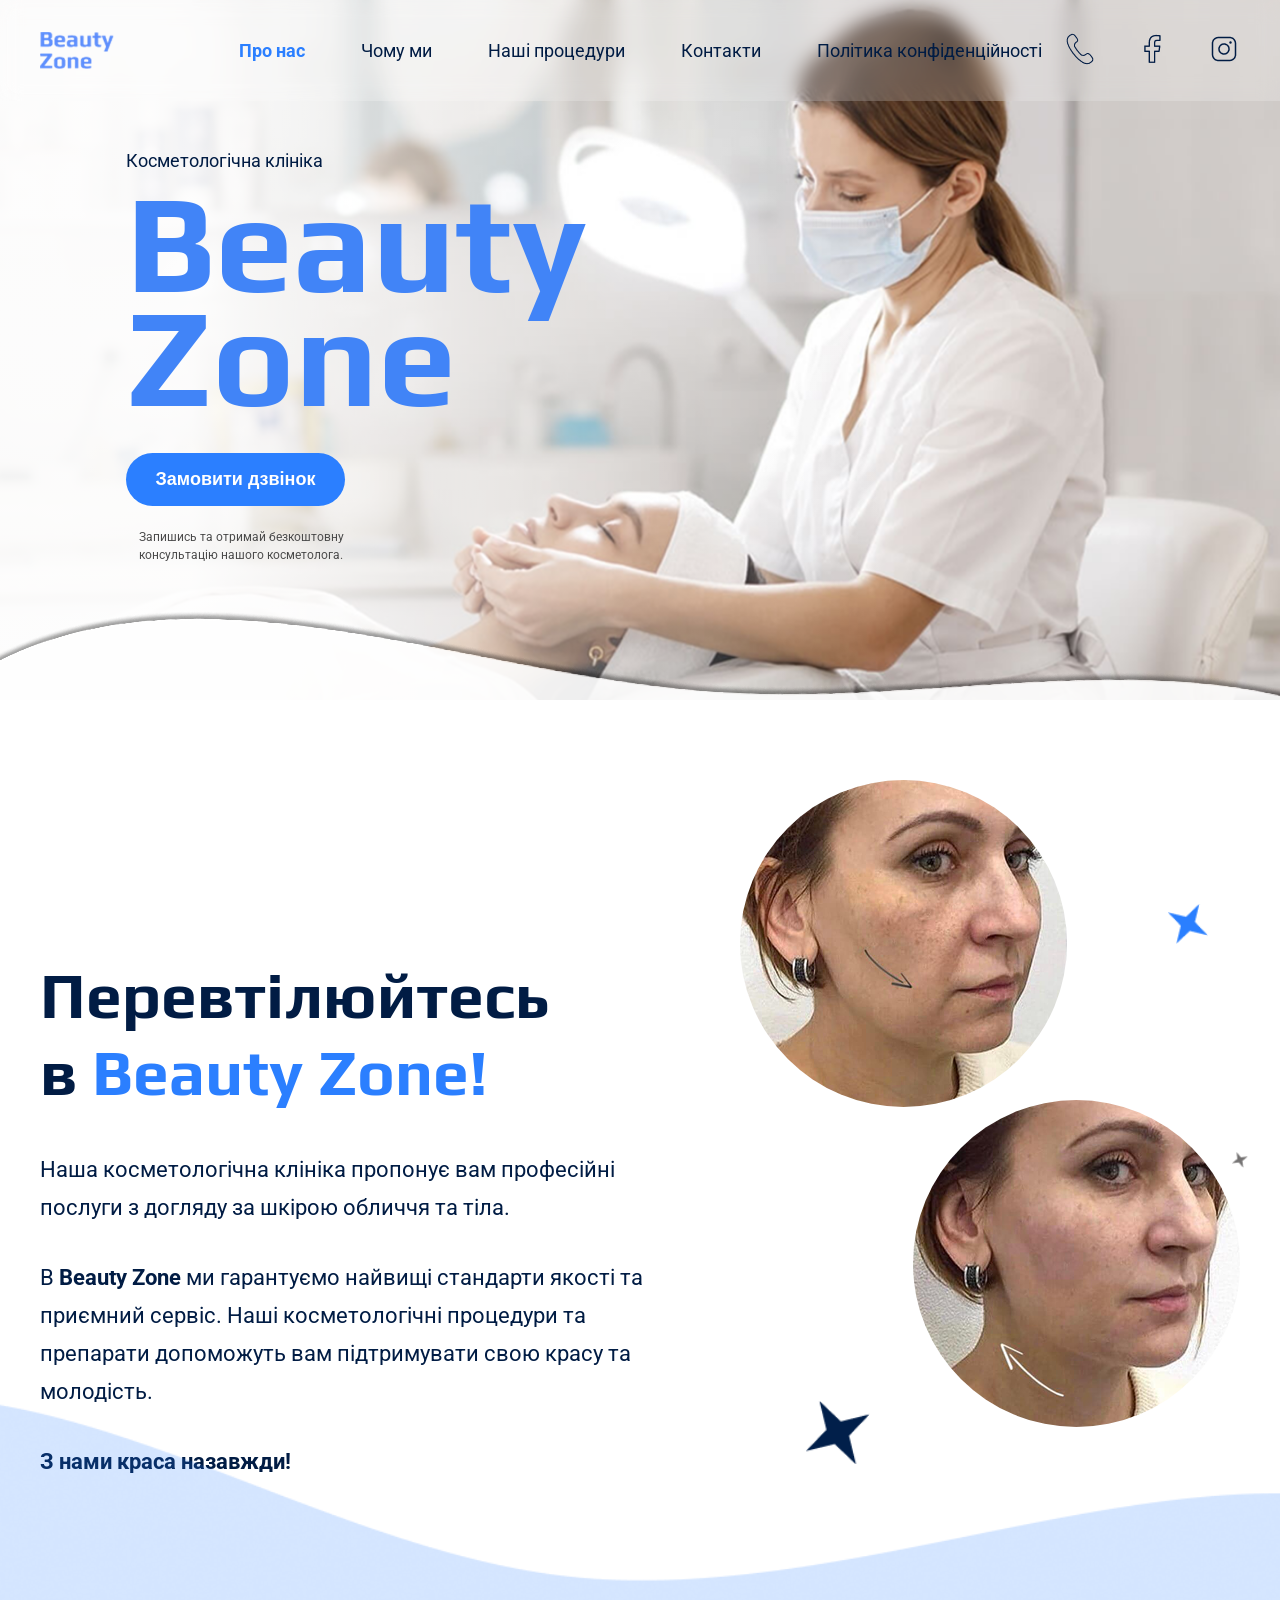
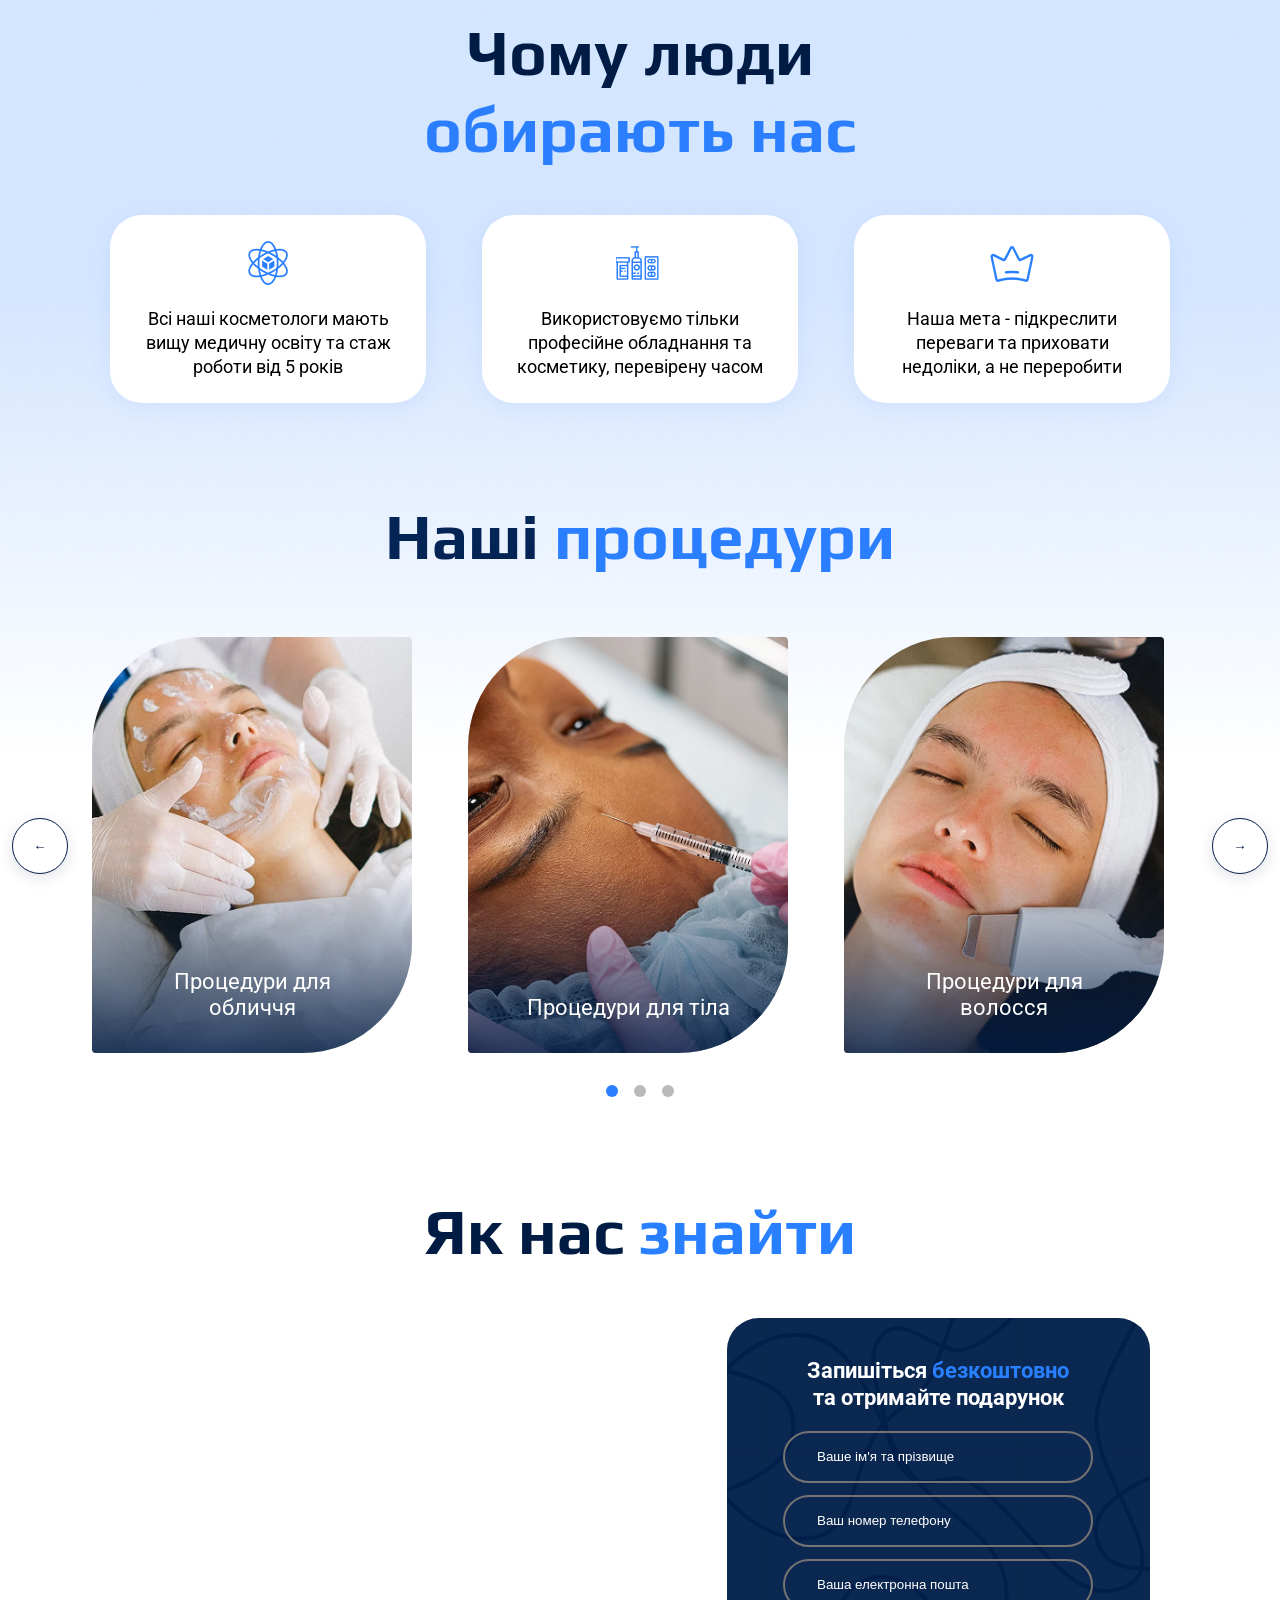
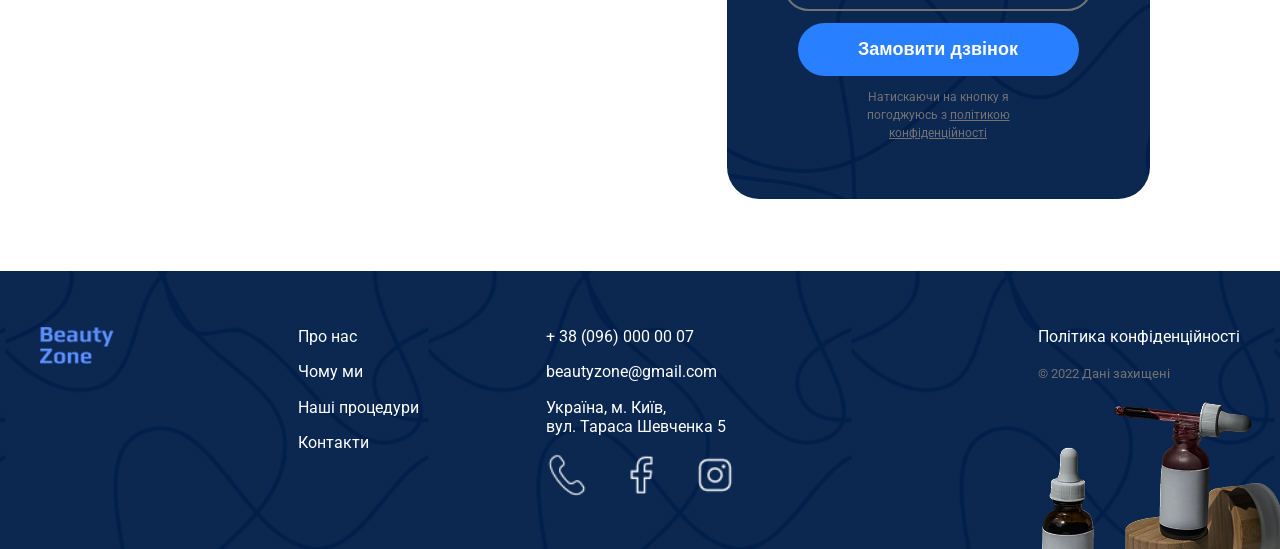
==== commit 97e88d4a: "Updaite project" ====
--- a/index.html
+++ b/index.html
@@ -17,8 +17,7 @@
       <div class="logo">
         <a href="#hero">
           <img
-            src="images/logo.png"
-            srcset="images/logo.png 1x, images/logo@2x.png 2x"
+            src="images/logo@2x.png"
             alt="Beauty Zone"
           >
         </a>
@@ -271,8 +270,7 @@
     <div class="container footer__container">
       <a class="footer__logo" href="#hero" aria-label="Beauty Zone">
         <img
-          src="images/logo.png"
-          srcset="images/logo.png 1x, images/logo@2x.png 2x"
+          src="images/logo@2x.png"
           alt="Beauty Zone"
         >
       </a>
--- a/style.css
+++ b/style.css
@@ -44,18 +44,16 @@
 
 .container {
   position: relative;
-  max-width: 1240px;
   margin: 0 auto;
   padding: 0 20px;
 }
 
 .header_container {
   position: relative;
-  max-width: 1288px;
   margin: 0 auto;
   padding: 0 20px;
-  display: grid;
-  grid-template-columns: 180px 1fr 180px;
+  display: flex;
+  justify-content: space-between;
   align-items: center;
 }
 
@@ -66,10 +64,12 @@
 
 .logo img {
   width: 74px;
-  height: 42px;
+  height: auto;
+  display: block;
 }
 
 .header-nav {
+  display: none;
   justify-self: center;
 }
 
@@ -102,7 +102,7 @@
 }
 
 .icons {
-  display: flex;
+  display: none;
   align-items: center;
   justify-self: end;
   gap: 40px;
@@ -122,8 +122,8 @@
 
 #hero {
   position: relative;
-  min-height: 700px;
-  padding-top: 36px;
+  min-height: 560px;
+  padding: 56px 0 80px;
   display: flex;
   align-items: center;
   overflow: hidden;
@@ -136,15 +136,14 @@
 }
 
 #hero .container {
-  max-width: 1240px;
-  width: 100%;
-  padding: 0 20px 0 106px;
+  width: 100%;
+  padding: 0 20px;
 }
 
 .hero-content {
   position: relative;
   z-index: 2;
-  max-width: 530px;
+  max-width: 360px;
   display: flex;
   flex-direction: column;
   align-items: flex-start;
@@ -157,7 +156,7 @@
   margin: 0 0 40px;
   font-family: "Play", sans-serif;
   font-weight: 700;
-  font-size: 140px;
+  font-size: 64px;
   line-height: 0.81;
   letter-spacing: 0;
   color: #4184f7;
@@ -172,7 +171,7 @@
 
 .hero-content p:last-child {
   width: 230px;
-  margin: 0;
+  margin: 8px 0 0;
   font-size: 12px;
   line-height: 18px;
   color: #4a4a4a;
@@ -211,9 +210,9 @@
   position: absolute;
   left: -10%;
   right: 0;
-  bottom: -50px;
+  bottom: -1px;
   width: 120%;
-  height: 120px;
+  height: 82px;
   background: url("images/blob.png") no-repeat center bottom;
   background-size: cover;
   filter: brightness(2.5);
@@ -223,8 +222,8 @@
 }
 
 #about {
-  padding: 80px 0 140px;
-  margin-top: 40px;
+  padding: 48px 0 72px;
+  margin-top: 0;
 }
 
 ul,
@@ -235,13 +234,13 @@
 
 .about-container {
   position: relative;
-  max-width: 1240px;
-  margin: 60px auto 0;
+  margin: 0 auto;
   padding: 0 20px;
   display: flex;
+  flex-direction: column;
   justify-content: space-between;
   align-items: flex-start;
-  gap: 80px;
+  gap: 40px;
 }
 
 .about-content {
@@ -250,13 +249,15 @@
 }
 
 .about-title {
+  width: auto;
+  height: auto;
   max-width: 530px;
   margin-bottom: 40px;
   color: #011c44;
   font-family: "Play", sans-serif;
-  font-size: 48px;
+  font-size: 40px;
   font-weight: 700;
-  line-height: 1;
+  line-height: 1.1;
 }
 
 .about-title span {
@@ -267,8 +268,8 @@
   max-width: 709px;
   margin-bottom: 32px;
   color: #011c44;
-  font-size: 22px;
-  line-height: 38px;
+  font-size: 18px;
+  line-height: 1.6;
 }
 
 .about-text:last-child {
@@ -281,28 +282,28 @@
 
 .about-images {
   position: relative;
-  width: 500px;
-  min-height: 420px;
-  margin-top: 180px;
+  width: 100%;
+  min-height: 560px;
+  margin-top: 0;
 }
 
 .about-photo-top,
 .about-photo-bottom {
   position: absolute;
-  width: 327px;
-  height: 327px;
+  width: min(327px, 82vw);
+  height: min(327px, 82vw);
   border-radius: 50%;
   overflow: hidden;
   background: #d9d9d9;
 }
 
 .about-photo-top {
-  top: -280px;
+  top: 0;
   left: 0;
 }
 
 .about-photo-bottom {
-  top: 40px;
+  top: 260px;
   right: 0;
 }
 
@@ -316,6 +317,7 @@
 
 .star-1 {
   position: absolute;
+  display: none;
   width: 64px;
   height: 64px;
   right: 390px;
@@ -326,6 +328,7 @@
 
 .star-2 {
   position: absolute;
+  display: none;
   width: 40px;
   height: 40px;
   top: 24px;
@@ -336,6 +339,7 @@
 
 .star-3 {
   position: absolute;
+  display: none;
   width: 16px;
   height: 16px;
   top: 272px;
@@ -357,15 +361,15 @@
 #why {
   position: relative;
   overflow: visible;
-  padding-top: 60px;
-  padding-bottom: 96px;
+  padding: 48px 0 64px;
   z-index: 1;
 }
 
 .wave-wrapper {
   position: absolute;
+  display: none;
   width: 1849px;
-  height: 1785px;
+  height: auto;
   left: 50%;
   top: -140px;
   transform: translateX(-50%);
@@ -380,13 +384,15 @@
 }
 
 .why-us-title {
+  width: auto;
+  height: auto;
   position: relative;
   margin-bottom: 48px;
   color: #011c44;
   font-family: "Play", sans-serif;
-  font-size: 68px;
+  font-size: 40px;
   font-weight: 700;
-  line-height: 1.2;
+  line-height: 1.1;
   text-align: center;
 }
 
@@ -398,14 +404,14 @@
   position: relative;
   display: flex;
   justify-content: center;
-  gap: 56px;
+  gap: 20px;
   flex-wrap: wrap;
 }
 
 .why-card {
   position: relative;
   z-index: 3;
-  width: 316px;
+  width: min(316px, calc(100vw - 40px));
   min-height: 181px;
   padding: 24px 32px;
   border-radius: 32px;
@@ -434,19 +440,18 @@
 
 .container-swiper-services {
   position: relative;
-  max-width: 1256px;
   margin: 0 auto;
 }
 
 .services-title {
-  width: 510px;
-  height: 74px;
-  margin: 0 auto 64px;
+  width: auto;
+  height: auto;
+  margin: 0 auto 32px;
   color: #011c44;
   font-family: "Play", sans-serif;
-  font-size: 64px;
+  font-size: 40px;
   font-weight: 700;
-  line-height: 74px;
+  line-height: 1.1;
   text-align: center;
 }
 
@@ -456,7 +461,8 @@
 
 .services-slider {
   position: relative;
-  max-width: 1096px;
+  width: 320px;
+  max-width: 320px;
   margin: 0 auto;
   overflow: hidden;
 }
@@ -474,25 +480,21 @@
 
 .services-cards-container {
   position: relative;
-  max-width: 1256px;
+  max-width: 420px;
   margin: 0 auto;
-  padding: 0 80px;
-}
-
-.services-card-1,
-.services-card-2,
-.services-card-3 {
+  padding: 0 52px;
+}
+
+.services-card {
+  --services-card-radius: 109.93px 3.68px 109.93px 3.68px;
   flex: 0 0 auto;
   width: 320px;
   height: 416px;
   padding: 0;
+  border-radius: var(--services-card-radius);
   display: flex;
   flex-direction: column;
   align-items: center;
-}
-
-.services-card {
-  border-radius: 109.93px 3.68px 109.93px 3.68px;
   perspective: 1000px;
 }
 
@@ -500,6 +502,7 @@
   position: relative;
   width: 100%;
   height: 100%;
+  border-radius: var(--services-card-radius);
   transition: transform 0.2s;
   transform-style: preserve-3d;
 }
@@ -530,7 +533,7 @@
   position: absolute;
   width: 100%;
   height: 100%;
-  border-radius: 109.93px 3.68px 109.93px 3.68px;
+  border-radius: var(--services-card-radius);
   backface-visibility: hidden;
   overflow: hidden;
 }
@@ -552,20 +555,32 @@
 
 .services-card-2 .services-card__front,
 .services-card-2 .services-card__back {
-  background-image: url("images/services-2.png");
+  background-image: url("images/image 1570.png");
 }
 
 .services-card-3 .services-card__front,
 .services-card-3 .services-card__back {
-  background-image: url("images/services-3.png");
-}
-
-.services-card__front::before,
+  background-image: url("images/image 1574.png");
+}
+
 .services-card__back::before {
   content: "";
   position: absolute;
   inset: 0;
-  background: linear-gradient(180.05deg, rgba(1, 28, 68, 0) 48.53%, rgba(1, 28, 68, 0.725825) 84.61%, #011C44 101.39%);
+  background: linear-gradient(
+    180deg,
+    #011C44 0%,
+    rgba(1, 28, 68, 0.72) 72.58%,
+    #011C44 100%
+  );
+}
+
+.services-card__front::before {
+  content: "";
+  position: absolute;
+  inset: auto 0 0;
+  height: 45%;
+  background: linear-gradient(180deg, rgba(1, 28, 68, 0) 0%, rgba(1, 28, 68, 0.84) 100%);
 }
 
 .services-card__back {
@@ -576,12 +591,12 @@
 .services-category {
   position: relative;
   z-index: 2;
-  width: 180px;
+  max-width: 220px;
   margin: 0;
   color: #ffffff;
   font-size: 22px;
   font-weight: 400;
-  line-height: 1.18;
+  line-height: 1.2;
   text-align: center;
 }
 
@@ -609,10 +624,10 @@
 
 .services-button {
   position: absolute;
-  top: 58%;
+  top: 50%;
   z-index: 200;
-  width: 56px;
-  height: 56px;
+  width: 44px;
+  height: 44px;
   border: 1px solid #011c44;
   border-radius: 50%;
   background: #ffffff;
@@ -659,18 +674,18 @@
 }
 
 .contact-section {
-  padding-top: 96px;
-  padding-bottom: 96px;
+  padding: 64px 0;
 }
 
 .contact-section__title {
-  width: 432px;
-  margin: 0 auto 96px;
+  width: auto;
+  height: auto;
+  margin: 0 auto 40px;
   color: #011c44;
   font-family: "Play", sans-serif;
-  font-size: 64px;
+  font-size: 40px;
   font-weight: 700;
-  line-height: 1;
+  line-height: 1.1;
   text-align: center;
 }
 
@@ -679,31 +694,36 @@
 }
 
 .contact-section__content {
-  max-width: 1059px;
-  min-height: 602px;
+  width: auto;
   margin: 0 auto;
   display: flex;
+  flex-direction: column;
   justify-content: center;
-  align-items: flex-start;
+  align-items: center;
   gap: 32px;
+  padding: 0 20px;
 }
 
 .contact-section__map {
   width: 100%;
   max-width: 605px;
-  height: 481px;
-  flex: 1 1 520px;
+  height: 360px;
+  flex: none;
   display: block;
   border: none;
   border-radius: 32px;
 }
 
 .contact-form {
-  width: 423px;
-  height: 481px;
-  padding: 48px 56px;
-  background: #011c44;
-  border: 4px solid #011faa;
+  width: 100%;
+  max-width: 423px;
+  height: auto;
+  min-height: 0;
+  padding: 40px 24px;
+  background:
+    linear-gradient(rgba(1, 31, 74, 0.96), rgba(1, 31, 74, 0.96)),
+    url("images/background.png") center / cover no-repeat;
+  border: 0;
   border-radius: 32px;
   display: flex;
   flex-direction: column;
@@ -711,8 +731,8 @@
 }
 
 .contact-form__title {
-  width: 274px;
-  margin: 0 0 28px;
+  width: 100%;
+  margin: 0 0 20px;
   color: #ffffff;
   font-size: 22px;
   font-weight: 700;
@@ -725,14 +745,15 @@
 }
 
 .form {
+  width: 100%;
   display: flex;
   flex-direction: column;
   align-items: center;
-  gap: 16px;
+  gap: 12px;
 }
 
 .form__input {
-  width: 310px;
+  width: 100%;
   height: 52px;
   padding-left: 32px;
   border: 2px solid #747272;
@@ -752,9 +773,9 @@
 }
 
 .button {
-  width: 281px;
+  width: 100%;
   height: 53px;
-  margin-top: 16px;
+  margin-top: 0;
   border: none;
   border-radius: 32px;
   background: #287fff;
@@ -766,7 +787,7 @@
 
 .form-terms {
   width: 213px;
-  margin-top: -20px;
+  margin: 0;
   color: #747272;
   font-size: 12px;
   line-height: 18px;
@@ -802,9 +823,9 @@
   position: relative;
   width: 100%;
   max-width: 423px;
-  min-height: 481px;
-  padding: 48px 56px;
-  border: 4px solid #011faa;
+  height: 481px;
+  padding: 40px 56px;
+  border: 0;
   border-radius: 32px;
   background:
     linear-gradient(rgba(1, 31, 74, 0.96), rgba(1, 31, 74, 0.96)),
@@ -843,15 +864,15 @@
 }
 
 .privacy-policy {
-  padding: 160px 0 96px;
+  padding: 120px 0 64px;
 }
 
 .privacy-policy__title {
-  margin: 0 0 48px;
+  margin: 0 0 32px;
   color: #011c44;
   font-family: "Play", sans-serif;
   font-weight: 700;
-  font-size: 64px;
+  font-size: 40px;
   line-height: 1.1;
   text-align: center;
 }
@@ -860,14 +881,14 @@
   max-width: 860px;
   margin: 0 auto;
   color: #011c44;
-  font-size: 18px;
+  font-size: 16px;
   line-height: 1.6;
 }
 
 .privacy-policy__content h2 {
   margin: 32px 0 12px;
   color: #2b7fff;
-  font-size: 28px;
+  font-size: 24px;
   line-height: 1.2;
 }
 
@@ -879,7 +900,7 @@
   position: relative;
   min-height: 278px;
   overflow: hidden;
-  padding: 56px 0 48px;
+  padding: 48px 0;
   background:
     linear-gradient(rgba(1, 31, 74, 0.96), rgba(1, 31, 74, 0.96)),
     url("images/background.png") center / 423px 481px repeat;
@@ -890,8 +911,8 @@
   position: relative;
   z-index: 1;
   display: grid;
-  grid-template-columns: 170px 160px 280px 1fr;
-  gap: 88px;
+  grid-template-columns: 1fr;
+  gap: 28px;
   align-items: start;
 }
 
@@ -933,7 +954,7 @@
 }
 
 .footer__policy {
-  justify-self: end;
+  justify-self: start;
 }
 
 .footer__policy p {
@@ -947,287 +968,13 @@
   right: 0;
   bottom: 0;
   width: 247px;
+  opacity: 0.35;
   pointer-events: none;
   z-index: 0;
 }
 
-@media (max-width: 1199px) {
-  .header_container,
-  .container,
-  .about-container,
-  .container-swiper-services {
-    max-width: 960px;
-  }
-
-  .nav-list {
-    gap: 20px;
-  }
-
-  .icons {
-    gap: 16px;
-  }
-
-  .about-container {
-    gap: 32px;
-  }
-
-  .about-images {
-    width: 360px;
-  }
-
-  .about-photo-top,
-  .about-photo-bottom {
-    width: 260px;
-    height: 260px;
-  }
-
-  .services-card-1,
-  .services-card-2,
-  .services-card-3 {
-    width: 320px;
-    height: 416px;
-  }
-
-  .services-slider {
-    max-width: 632px;
-  }
-
-  .services-cards-container {
-    max-width: 792px;
-  }
-
-  .contact-section__content {
-    max-width: 920px;
-    padding: 0 20px;
-  }
-
-  .footer__container {
-    grid-template-columns: repeat(2, 1fr);
-    gap: 40px;
-  }
-
-  .footer__policy {
-    justify-self: start;
-  }
-}
-
-@media (max-width: 767px) {
-  #hero {
-    min-height: 560px;
-    padding: 56px 0 80px;
-    background-position: right top;
-  }
-
-  #hero .container {
-    padding: 0 20px;
-  }
-
-  #hero::before {
-    height: 82px;
-    bottom: -1px;
-  }
-
-  .hero-content {
-    max-width: 360px;
-  }
-
-  .hero-content h1 {
-    font-size: 64px;
-  }
-
-  #about {
-    padding: 48px 0 72px;
-  }
-
-  .about-container {
-    flex-direction: column;
-    margin-top: 0;
-    gap: 40px;
-  }
-
-  .about-title,
-  .why-us-title,
-  .services-title,
-  .contact-section__title {
-    width: auto;
-    height: auto;
-    font-size: 40px;
-    line-height: 1.1;
-  }
-
-  .about-text {
-    font-size: 18px;
-    line-height: 1.6;
-  }
-
-  .about-images {
-    width: 100%;
-    min-height: 560px;
-    margin-top: 0;
-  }
-
-  .about-photo-top,
-  .about-photo-bottom {
-    width: min(327px, 82vw);
-    height: min(327px, 82vw);
-  }
-
-  .about-photo-top {
-    top: 0;
-  }
-
-  .about-photo-bottom {
-    top: 260px;
-    right: 0;
-  }
-
-  .star-1,
-  .star-2,
-  .star-3,
-  .wave-wrapper {
-    display: none;
-  }
-
-  #why {
-    padding: 48px 0 64px;
-  }
-
-  .why-us-cards {
-    gap: 20px;
-  }
-
-  .why-card {
-    width: min(316px, calc(100vw - 40px));
-  }
-
-  .services-title {
-    margin-bottom: 32px;
-  }
-
-  .services-cards-container {
-    max-width: 420px;
-    padding: 0 64px;
-  }
-
-  .services-slider {
-    max-width: 320px;
-  }
-
-  .services-card-1,
-  .services-card-2,
-  .services-card-3 {
-    width: 320px;
-    height: 416px;
-  }
-
-  .services-button {
-    top: 50%;
-    width: 44px;
-    height: 44px;
-  }
-
-  .contact-section {
-    padding: 64px 0;
-  }
-
-  .contact-section__title {
-    margin-bottom: 40px;
-  }
-
-  .contact-section__content {
-    width: auto;
-    min-height: 0;
-    flex-direction: column;
-    align-items: center;
-    padding: 0 20px;
-  }
-
-  .contact-section__map {
-    width: 100%;
-    height: 360px;
-  }
-
-  .contact-form {
-    width: 100%;
-    max-width: 423px;
-    height: auto;
-    min-height: 0;
-    padding: 40px 24px;
-  }
-
-  .form,
-  .form__input,
-  .button,
-  .contact-form__title {
-    width: 100%;
-  }
-
-  .form-terms {
-    margin-top: 0;
-  }
-
-  .privacy-policy {
-    padding: 120px 0 64px;
-  }
-
-  .privacy-policy__title {
-    margin-bottom: 32px;
-    font-size: 40px;
-  }
-
-  .privacy-policy__content {
-    font-size: 16px;
-  }
-
-  .privacy-policy__content h2 {
-    font-size: 24px;
-  }
-
-  .footer {
-    padding-top: 48px;
-  }
-
-  .footer__container {
-    grid-template-columns: 1fr;
-    gap: 28px;
-  }
-
-  .footer__policy {
-    justify-self: start;
-  }
-
-  .footer__photo {
-    opacity: 0.35;
-  }
-}
-
-@media (max-width: 420px) {
-  .services-cards-container {
-    padding: 0 52px;
-  }
-
-  .services-slider,
-  .services-card-1,
-  .services-card-2,
-  .services-card-3 {
-    width: 320px;
-    max-width: 320px;
-  }
-
-  .services-card-1,
-  .services-card-2,
-  .services-card-3 {
-    height: 416px;
-  }
-
-  .services-category {
-    width: 190px;
-    font-size: 21px;
-  }
-}
-
 .mobile-menu-button {
-  display: none;
+  display: flex;
   width: 32px;
   height: 32px;
   padding: 0;
@@ -1304,19 +1051,284 @@
   overflow: hidden;
 }
 
-@media (max-width: 767px) {
-  .mobile-menu-button {
-    display: flex;
+@media (min-width: 421px) {
+  .services-cards-container {
+    padding: 0 64px;
+  }
+}
+
+@media (min-width: 768px) {
+  .header_container,
+  .container,
+  .about-container,
+  .container-swiper-services {
+    max-width: 960px;
+  }
+
+  .header_container {
+    display: grid;
+    grid-template-columns: 180px 1fr 180px;
   }
 
   .header-nav,
   .icons {
+    display: flex;
+  }
+
+  .mobile-menu-button {
     display: none;
   }
 
+  .nav-list {
+    gap: 20px;
+  }
+
+  .icons {
+    gap: 16px;
+  }
+
+  #hero {
+    min-height: 700px;
+    padding: 36px 0 0;
+  }
+
+  #hero .container {
+    padding: 0 20px 0 106px;
+  }
+
+  #hero::before {
+    bottom: -50px;
+    height: 120px;
+  }
+
+  .hero-content {
+    max-width: 530px;
+    margin-top: -20px;
+  }
+
+  .hero-content h1 {
+    font-size: 140px;
+  }
+
+  #about {
+    padding: 80px 0 56px;
+    margin-top: 40px;
+  }
+
+  .about-container {
+    flex-direction: row;
+    margin-top: 60px;
+    gap: 32px;
+  }
+
+  .about-title,
+  .why-us-title,
+  .contact-section__title {
+    font-size: 64px;
+    line-height: 1.2;
+  }
+
+  .about-text {
+    font-size: 22px;
+    line-height: 38px;
+  }
+
+  .about-images {
+    width: 360px;
+    min-height: 420px;
+    margin-top: 180px;
+  }
+
+  .about-photo-top,
+  .about-photo-bottom {
+    width: 260px;
+    height: 260px;
+  }
+
+  .about-photo-top {
+    top: -280px;
+  }
+
+  .about-photo-bottom {
+    top: 40px;
+  }
+
+  .star-1,
+  .star-2,
+  .star-3 {
+    display: block;
+  }
+
+  #why {
+    padding-top: 24px;
+    padding-bottom: 96px;
+  }
+
+  .wave-wrapper {
+    display: block;
+  }
+
+  .why-us-cards {
+    gap: 56px;
+  }
+
+  .why-card {
+    width: 316px;
+  }
+
+  .services-title {
+    width: 510px;
+    height: 74px;
+    margin-bottom: 64px;
+    font-size: 64px;
+    line-height: 74px;
+  }
+
+  .services-slider {
+    width: auto;
+    max-width: 632px;
+  }
+
+  .services-cards-container {
+    max-width: 792px;
+    padding: 0 80px;
+  }
+
+  .services-button {
+    top: 58%;
+    width: 56px;
+    height: 56px;
+  }
+
+  .contact-section {
+    padding-top: 96px;
+    padding-bottom: 72px;
+  }
+
+  .contact-section__title {
+    width: 432px;
+    margin-bottom: 48px;
+  }
+
+  .contact-section__content {
+    flex-direction: row;
+    align-items: flex-start;
+    max-width: 920px;
+    padding: 0 20px;
+  }
+
+  .contact-section__map {
+    flex: 1 1 520px;
+    height: 481px;
+  }
+
+  .contact-form {
+    width: 423px;
+    height: 481px;
+    padding: 40px 56px;
+  }
+
+  .contact-form__title {
+    width: 274px;
+  }
+
+  .form {
+    width: auto;
+  }
+
+  .form__input {
+    width: 310px;
+  }
+
+  .button {
+    width: 281px;
+  }
+
+  .privacy-policy {
+    padding: 160px 0 96px;
+  }
+
+  .privacy-policy__title {
+    margin-bottom: 48px;
+    font-size: 64px;
+  }
+
+  .privacy-policy__content {
+    font-size: 18px;
+  }
+
+  .privacy-policy__content h2 {
+    font-size: 28px;
+  }
+
+  .footer {
+    padding: 56px 0 48px;
+  }
+
+  .footer__container {
+    grid-template-columns: repeat(2, 1fr);
+    gap: 40px;
+  }
+
+  .footer__photo {
+    opacity: 1;
+  }
+}
+
+@media (min-width: 1200px) {
   .header_container {
-    display: flex;
-    justify-content: space-between;
-    align-items: center;
-  }
-}
+    max-width: 1288px;
+  }
+
+  .container,
+  .about-container {
+    max-width: 1240px;
+  }
+
+  .container-swiper-services {
+    max-width: 1256px;
+  }
+
+  .nav-list {
+    gap: 56px;
+  }
+
+  .icons {
+    gap: 40px;
+  }
+
+  .about-container {
+    gap: 80px;
+  }
+
+  .about-images {
+    width: 500px;
+  }
+
+  .about-photo-top,
+  .about-photo-bottom {
+    width: 327px;
+    height: 327px;
+  }
+
+  .services-slider {
+    max-width: 1096px;
+  }
+
+  .services-cards-container {
+    max-width: 1256px;
+  }
+
+  .contact-section__content {
+    max-width: 1059px;
+  }
+
+  .footer__container {
+    grid-template-columns: 170px 160px 280px 1fr;
+    gap: 88px;
+  }
+
+  .footer__policy {
+    justify-self: end;
+  }
+}
